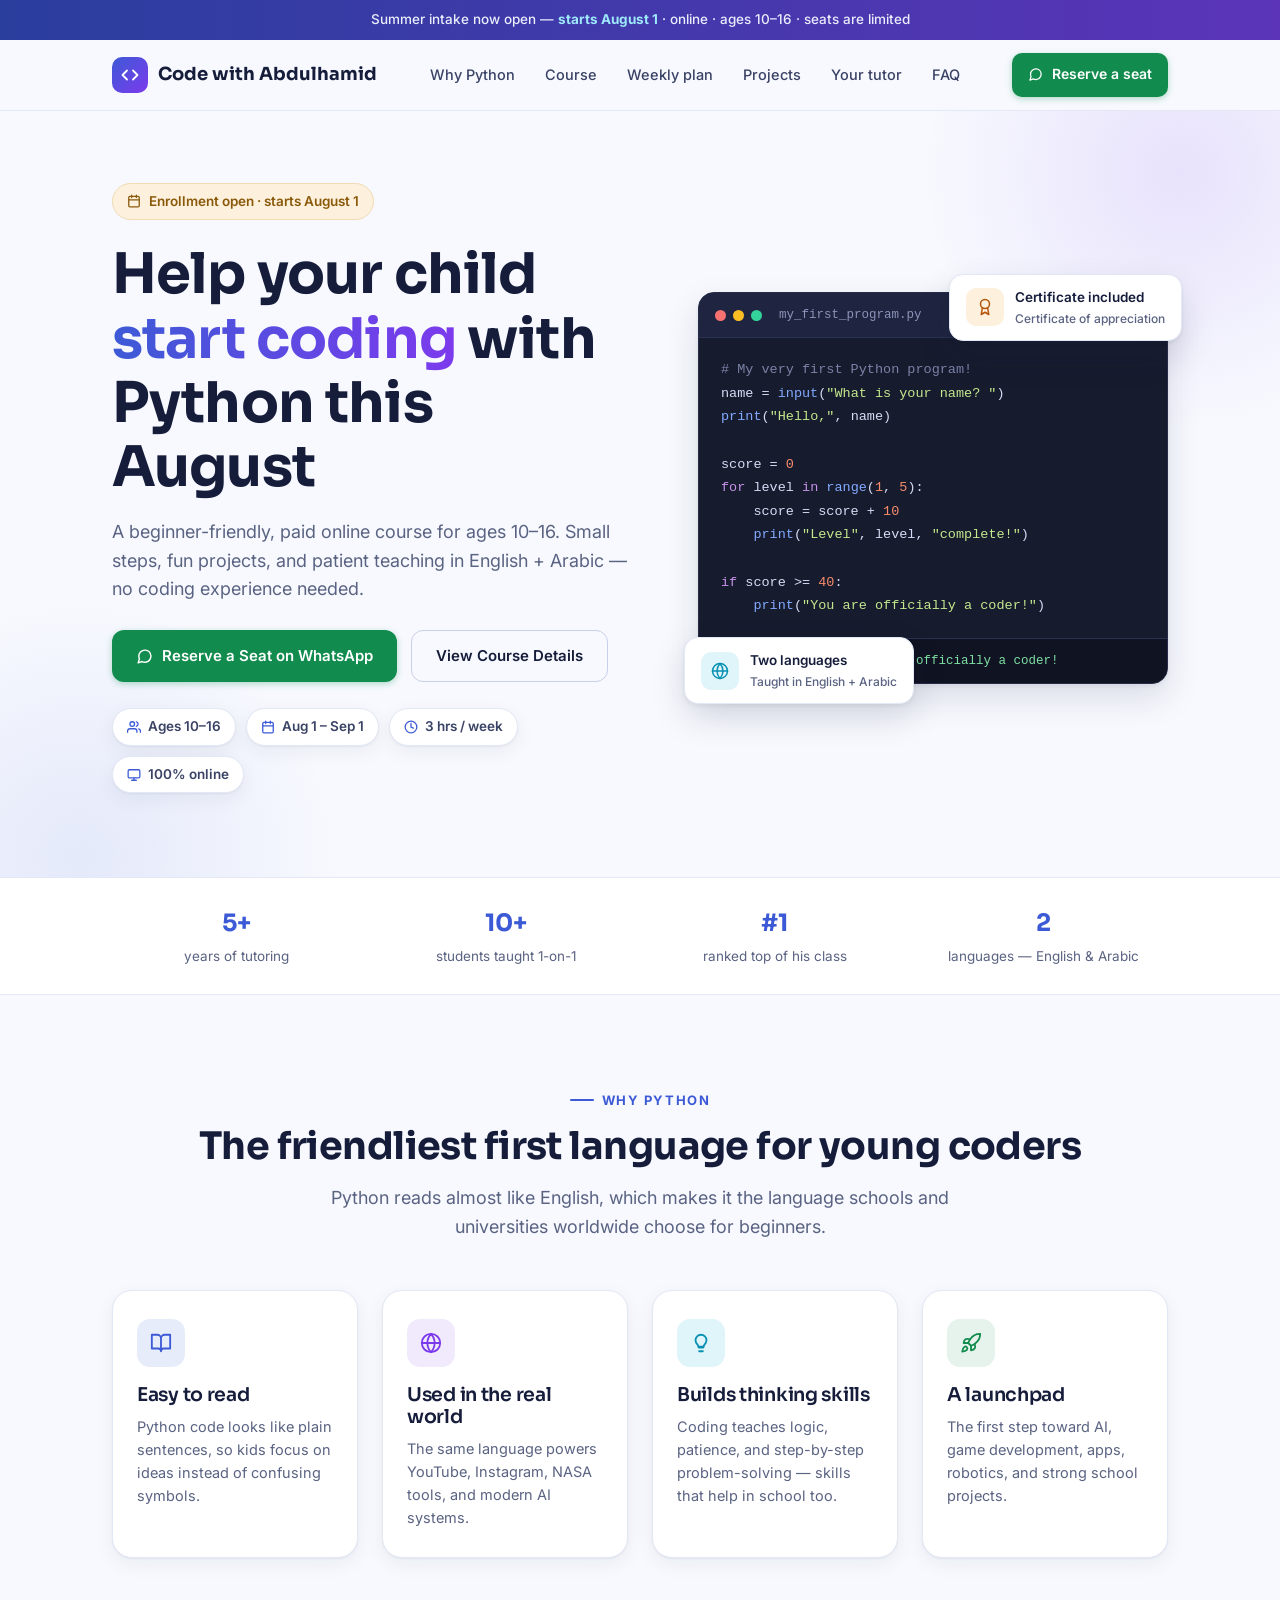
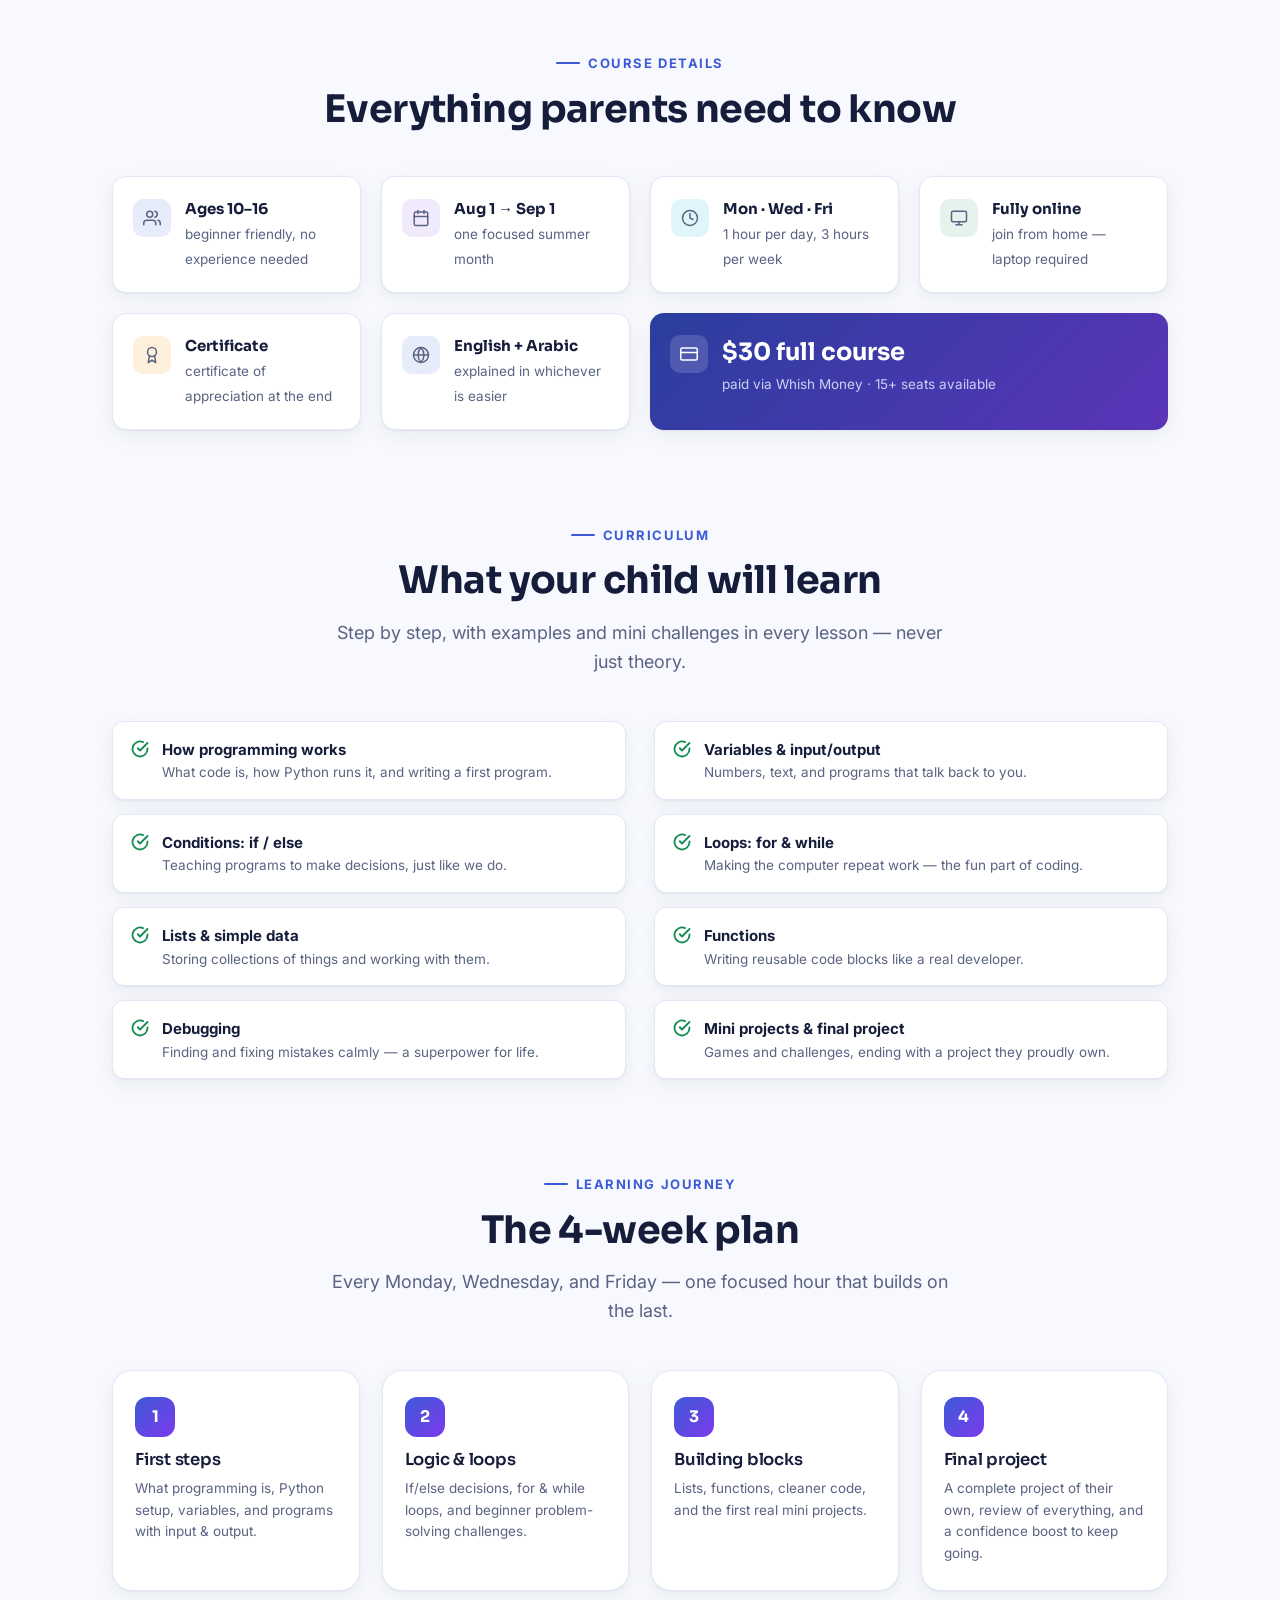
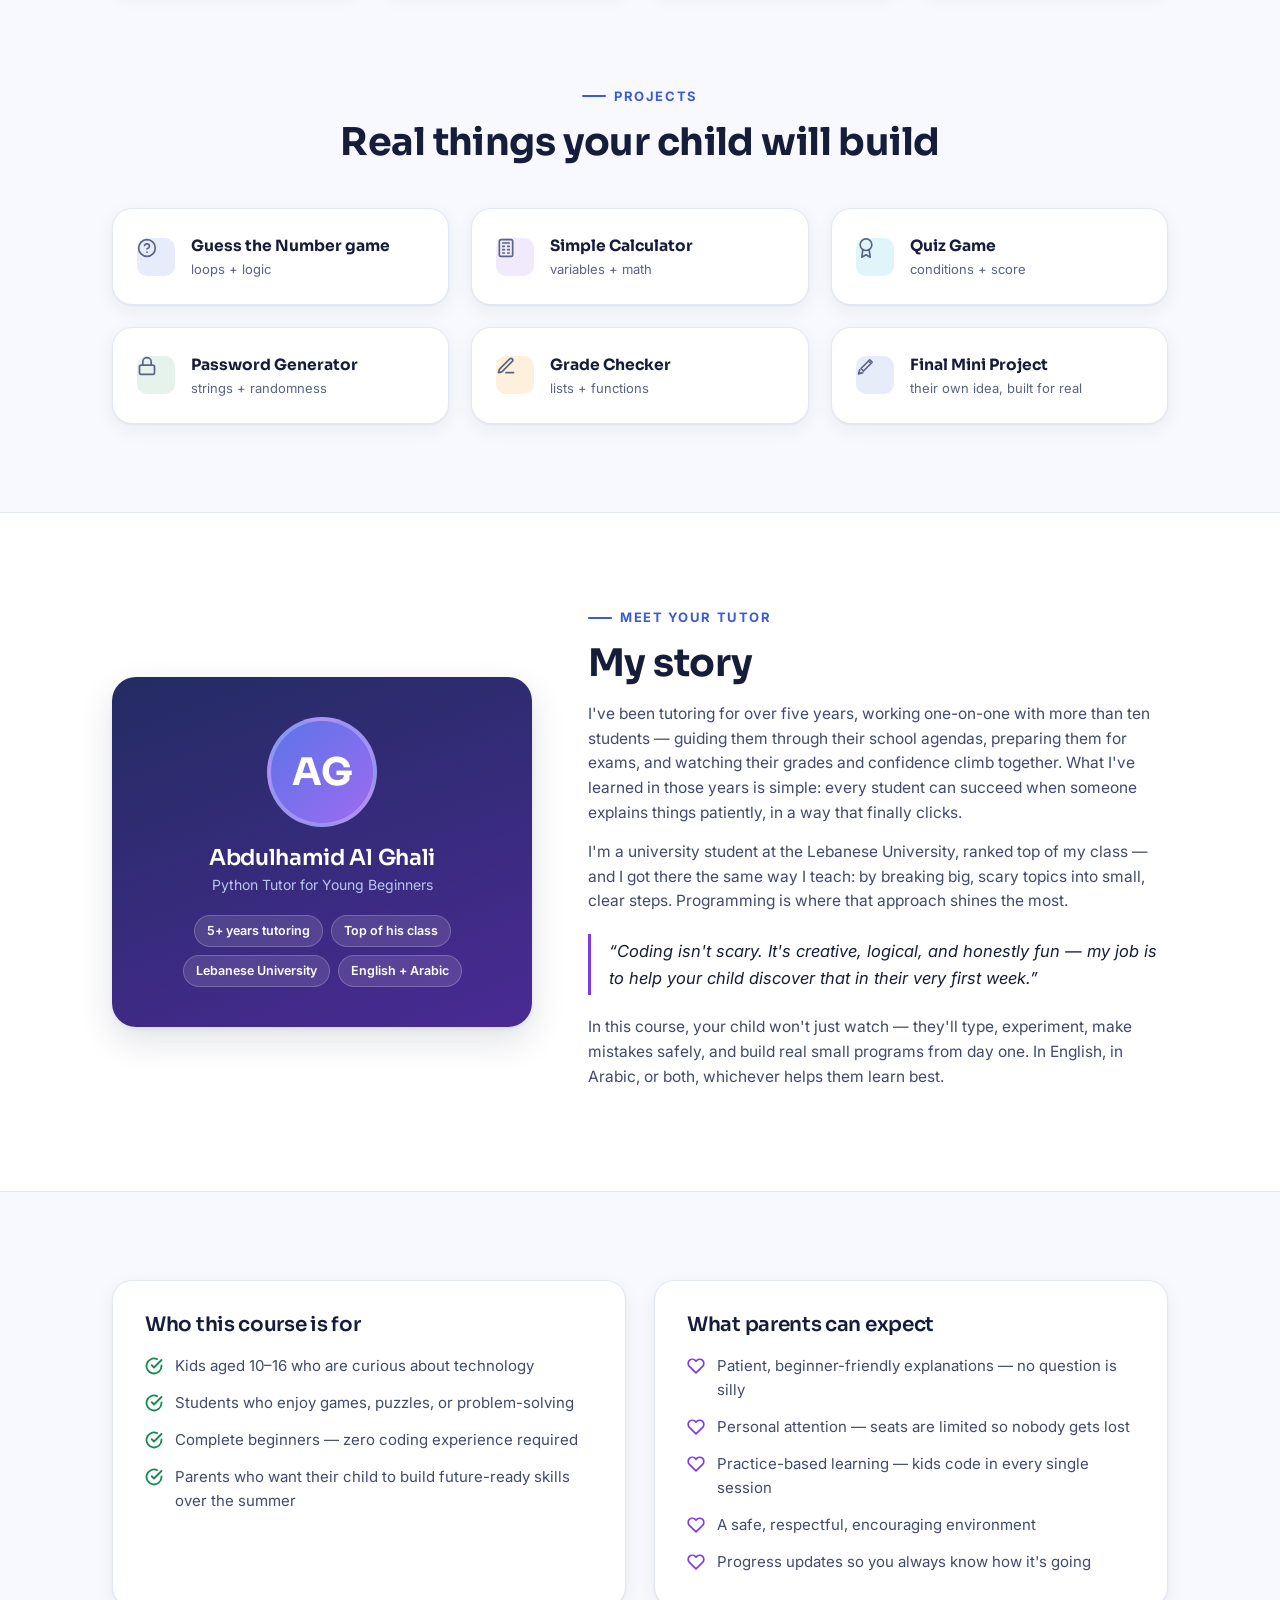
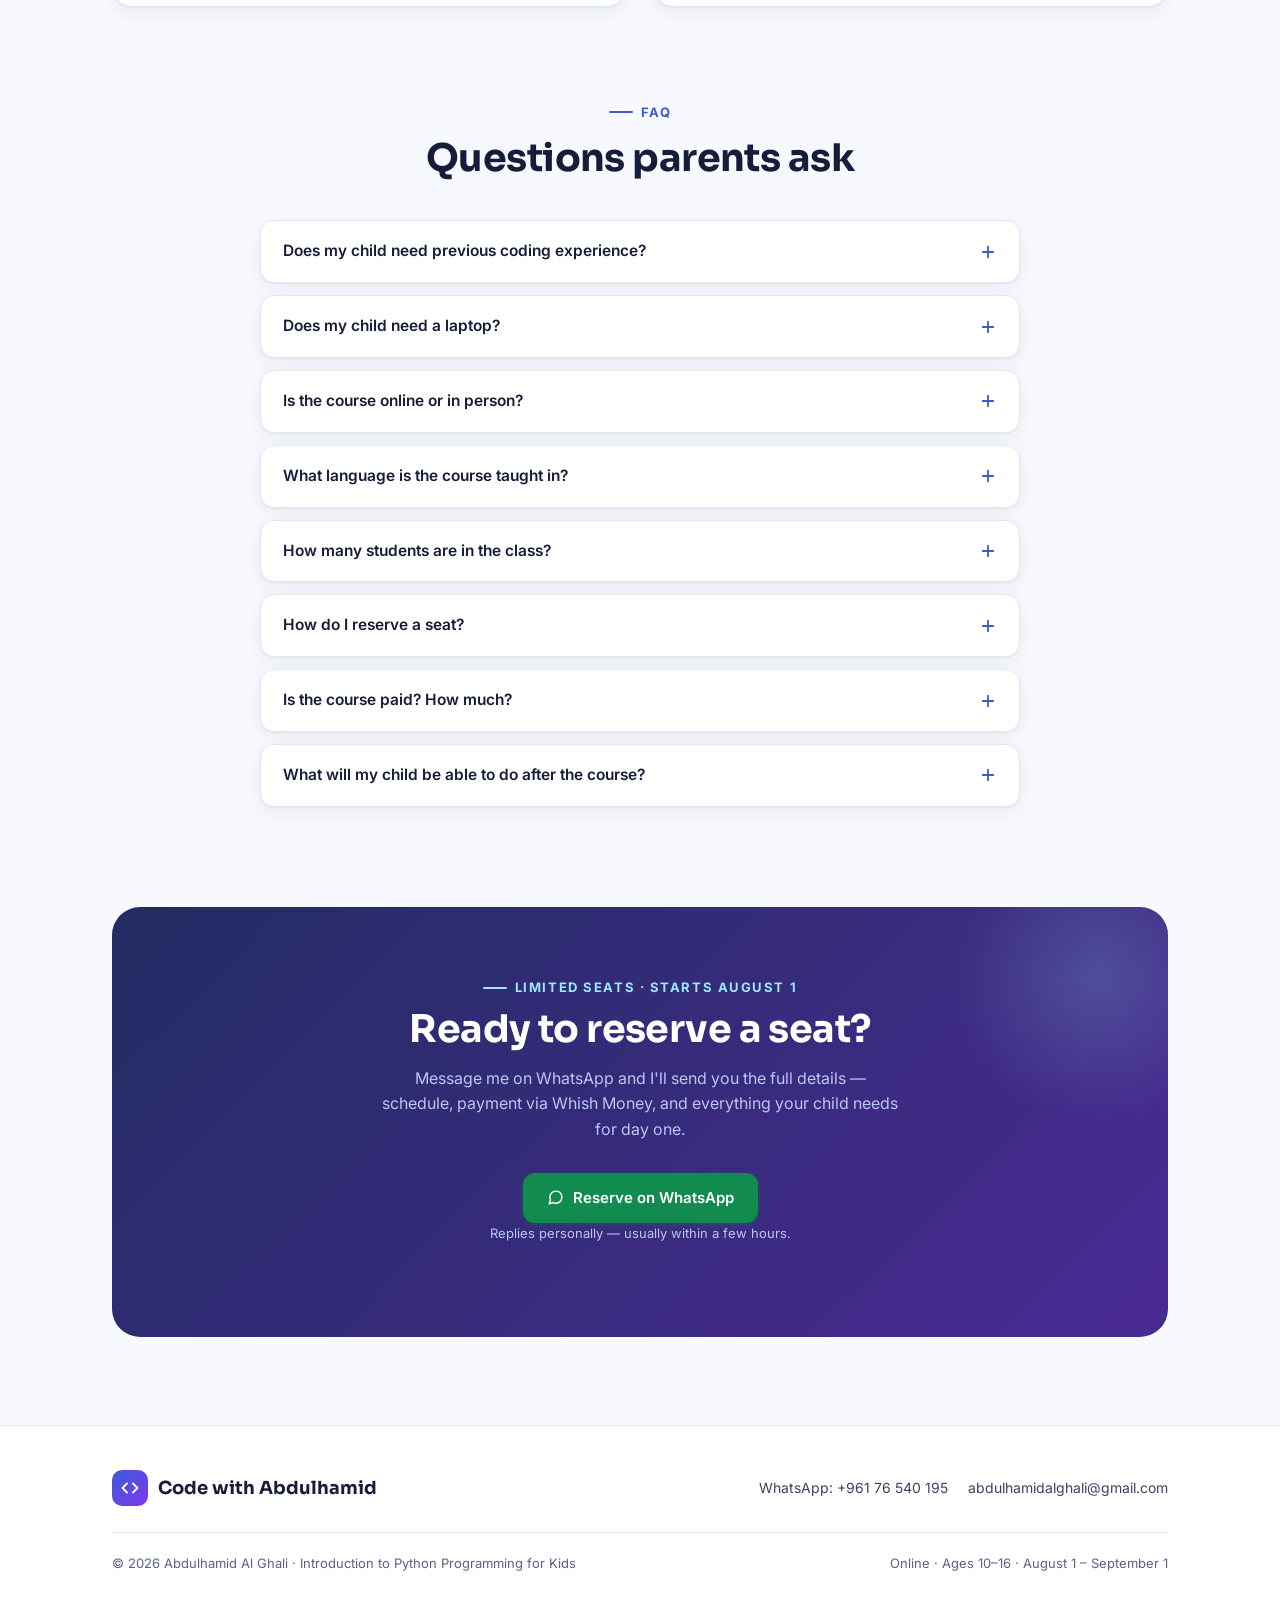
==== index.html @ 7c33f5a1 "Add files via upload" ====
<!DOCTYPE html>
<html lang="en">
<head>
<meta charset="UTF-8">
<meta name="viewport" content="width=device-width, initial-scale=1.0">
<title>Python for Kids — Online Summer Course | Abdulhamid Al Ghali</title>
<meta name="description" content="Beginner-friendly online Python programming course for kids aged 10–16. August 1 to September 1, 3 hours/week, taught in English + Arabic by Abdulhamid Al Ghali. Reserve a seat on WhatsApp.">
<link rel="preconnect" href="https://fonts.googleapis.com">
<link rel="preconnect" href="https://fonts.gstatic.com" crossorigin>
<link href="https://fonts.googleapis.com/css2?family=Sora:wght@600;700&family=Inter:wght@400;500;600;700&display=swap" rel="stylesheet">
<link rel="stylesheet" href="styles.css">
<link rel="icon" href="data:image/svg+xml,%3Csvg xmlns='http://www.w3.org/2000/svg' viewBox='0 0 100 100'%3E%3Crect width='100' height='100' rx='22' fill='%233D5AD6'/%3E%3Ctext x='50' y='68' font-size='52' text-anchor='middle' fill='white' font-family='monospace'%3E%26%23928;%3C/text%3E%3C/svg%3E">
</head>
<body>

<div class="announce">Summer intake now open — <b>starts August 1</b> · online · ages 10–16 · seats are limited</div>

<header class="nav">
  <div class="wrap nav-inner">
    <a class="logo" href="#top" aria-label="Code with Abdulhamid — home">
      <span class="logo-mark" aria-hidden="true"><svg width="18" height="18" viewBox="0 0 24 24" fill="none" stroke="currentColor" stroke-width="2.4" stroke-linecap="round" stroke-linejoin="round"><path d="m16 18 6-6-6-6M8 6l-6 6 6 6"/></svg></span>
      Code with Abdulhamid
    </a>
    <nav aria-label="Main navigation">
      <ul class="nav-links" id="navLinks">
        <li><a href="#why">Why Python</a></li>
        <li><a href="#course">Course</a></li>
        <li><a href="#plan">Weekly plan</a></li>
        <li><a href="#projects">Projects</a></li>
        <li><a href="#tutor">Your tutor</a></li>
        <li><a href="#faq">FAQ</a></li>
      </ul>
    </nav>
    <div style="display:flex;align-items:center;gap:8px">
      <a class="btn btn-wa btn-sm nav-cta-desktop wa-btn" href="https://wa.me/96176540195" target="_blank" rel="noopener">
        <svg width="15" height="15" viewBox="0 0 24 24" fill="none" stroke="currentColor" stroke-width="2" stroke-linecap="round" stroke-linejoin="round" aria-hidden="true"><path d="M21 11.5a8.38 8.38 0 0 1-.9 3.8 8.5 8.5 0 0 1-7.6 4.7 8.38 8.38 0 0 1-3.8-.9L3 21l1.9-5.7a8.38 8.38 0 0 1-.9-3.8 8.5 8.5 0 0 1 4.7-7.6 8.38 8.38 0 0 1 3.8-.9h.5a8.48 8.48 0 0 1 8 8v.5z"/></svg>
        Reserve a seat
      </a>
      <button class="hamburger" id="hamburger" aria-label="Open menu" aria-expanded="false" aria-controls="navLinks">
        <svg width="22" height="22" viewBox="0 0 24 24" fill="none" stroke="currentColor" stroke-width="2" stroke-linecap="round" aria-hidden="true"><path d="M3 6h18M3 12h18M3 18h18"/></svg>
      </button>
    </div>
  </div>
</header>

<main id="top">

<!-- HERO -->
<section class="hero" aria-label="Introduction">
  <div class="wrap hero-grid">
    <div>
      <span class="hero-badge">
        <svg width="14" height="14" viewBox="0 0 24 24" fill="none" stroke="currentColor" stroke-width="2.2" stroke-linecap="round" stroke-linejoin="round" aria-hidden="true"><rect x="3" y="4" width="18" height="18" rx="2"/><path d="M16 2v4M8 2v4M3 10h18"/></svg>
        Enrollment open · starts August 1
      </span>
      <h1>Help your child <span class="grad">start coding</span> with Python this August</h1>
      <p class="lead">A beginner-friendly, paid online course for ages 10–16. Small steps, fun projects, and patient teaching in English + Arabic — no coding experience needed.</p>
      <div class="hero-actions">
        <a class="btn btn-wa wa-btn" href="https://wa.me/96176540195" target="_blank" rel="noopener">
          <svg width="17" height="17" viewBox="0 0 24 24" fill="none" stroke="currentColor" stroke-width="2" stroke-linecap="round" stroke-linejoin="round" aria-hidden="true"><path d="M21 11.5a8.38 8.38 0 0 1-.9 3.8 8.5 8.5 0 0 1-7.6 4.7 8.38 8.38 0 0 1-3.8-.9L3 21l1.9-5.7a8.38 8.38 0 0 1-.9-3.8 8.5 8.5 0 0 1 4.7-7.6 8.38 8.38 0 0 1 3.8-.9h.5a8.48 8.48 0 0 1 8 8v.5z"/></svg>
          Reserve a Seat on WhatsApp
        </a>
        <a class="btn btn-ghost" href="#course">View Course Details</a>
      </div>
      <div class="meta-chips" role="list">
        <span class="chip" role="listitem"><svg width="14" height="14" viewBox="0 0 24 24" fill="none" stroke="currentColor" stroke-width="2.2" stroke-linecap="round" stroke-linejoin="round" aria-hidden="true"><path d="M17 21v-2a4 4 0 0 0-4-4H5a4 4 0 0 0-4 4v2"/><circle cx="9" cy="7" r="4"/><path d="M23 21v-2a4 4 0 0 0-3-3.87M16 3.13a4 4 0 0 1 0 7.75"/></svg>Ages 10–16</span>
        <span class="chip" role="listitem"><svg width="14" height="14" viewBox="0 0 24 24" fill="none" stroke="currentColor" stroke-width="2.2" stroke-linecap="round" stroke-linejoin="round" aria-hidden="true"><rect x="3" y="4" width="18" height="18" rx="2"/><path d="M16 2v4M8 2v4M3 10h18"/></svg>Aug 1 – Sep 1</span>
        <span class="chip" role="listitem"><svg width="14" height="14" viewBox="0 0 24 24" fill="none" stroke="currentColor" stroke-width="2.2" stroke-linecap="round" aria-hidden="true"><circle cx="12" cy="12" r="10"/><path d="M12 6v6l4 2"/></svg>3 hrs / week</span>
        <span class="chip" role="listitem"><svg width="14" height="14" viewBox="0 0 24 24" fill="none" stroke="currentColor" stroke-width="2.2" stroke-linecap="round" stroke-linejoin="round" aria-hidden="true"><rect x="2" y="3" width="20" height="14" rx="2"/><path d="M8 21h8M12 17v4"/></svg>100% online</span>
      </div>
    </div>
    <div class="hero-visual">
      <div class="editor" aria-label="Example of simple Python code students will write">
        <div class="editor-bar">
          <span class="dot dot-r"></span><span class="dot dot-y"></span><span class="dot dot-g"></span>
          <span class="editor-title">my_first_program.py</span>
        </div>
<pre class="editor-code"><code><span class="cm"># My very first Python program!</span>
name = <span class="fn">input</span>(<span class="st">"What is your name? "</span>)
<span class="fn">print</span>(<span class="st">"Hello,"</span>, name)

score = <span class="nm">0</span>
<span class="kw">for</span> level <span class="kw">in</span> <span class="fn">range</span>(<span class="nm">1</span>, <span class="nm">5</span>):
    score = score + <span class="nm">10</span>
    <span class="fn">print</span>(<span class="st">"Level"</span>, level, <span class="st">"complete!"</span>)

<span class="kw">if</span> score >= <span class="nm">40</span>:
    <span class="fn">print</span>(<span class="st">"You are officially a coder!"</span>)</code></pre>
        <div class="editor-out">&gt;&gt;&gt; Hello, Maya · You are officially a coder!</div>
      </div>
      <div class="float-card fc-1">
        <span class="fc-ico ico-gold"><svg width="18" height="18" viewBox="0 0 24 24" fill="none" stroke="currentColor" stroke-width="2" stroke-linecap="round" stroke-linejoin="round" aria-hidden="true"><circle cx="12" cy="8" r="6"/><path d="M15.5 13 17 22l-5-3-5 3 1.5-9"/></svg></span>
        <span>Certificate included<small>Certificate of appreciation</small></span>
      </div>
      <div class="float-card fc-2">
        <span class="fc-ico ico-cyan"><svg width="18" height="18" viewBox="0 0 24 24" fill="none" stroke="currentColor" stroke-width="2" stroke-linecap="round" stroke-linejoin="round" aria-hidden="true"><circle cx="12" cy="12" r="10"/><path d="M2 12h20M12 2a15.3 15.3 0 0 1 4 10 15.3 15.3 0 0 1-4 10 15.3 15.3 0 0 1-4-10 15.3 15.3 0 0 1 4-10z"/></svg></span>
        <span>Two languages<small>Taught in English + Arabic</small></span>
      </div>
    </div>
  </div>
</section>

<!-- TRUST STRIP -->
<div class="strip" aria-label="Tutor highlights">
  <div class="wrap strip-grid">
    <div><b>5+</b><span>years of tutoring</span></div>
    <div><b>10+</b><span>students taught 1-on-1</span></div>
    <div><b>#1</b><span>ranked top of his class</span></div>
    <div><b>2</b><span>languages — English &amp; Arabic</span></div>
  </div>
</div>

<!-- WHY PYTHON -->
<section id="why">
  <div class="wrap">
    <div class="center reveal">
      <span class="eyebrow">Why Python</span>
      <h2>The friendliest first language for young coders</h2>
      <p class="lead">Python reads almost like English, which makes it the language schools and universities worldwide choose for beginners.</p>
    </div>
    <div class="cards-4" style="margin-top:48px">
      <div class="card reveal">
        <span class="card-ico ico-blue"><svg width="22" height="22" viewBox="0 0 24 24" fill="none" stroke="currentColor" stroke-width="2" stroke-linecap="round" stroke-linejoin="round" aria-hidden="true"><path d="M2 3h6a4 4 0 0 1 4 4v14a3 3 0 0 0-3-3H2zM22 3h-6a4 4 0 0 0-4 4v14a3 3 0 0 1 3-3h7z"/></svg></span>
        <h3>Easy to read</h3>
        <p>Python code looks like plain sentences, so kids focus on ideas instead of confusing symbols.</p>
      </div>
      <div class="card reveal">
        <span class="card-ico ico-purple"><svg width="22" height="22" viewBox="0 0 24 24" fill="none" stroke="currentColor" stroke-width="2" stroke-linecap="round" stroke-linejoin="round" aria-hidden="true"><circle cx="12" cy="12" r="10"/><path d="M2 12h20M12 2a15.3 15.3 0 0 1 4 10 15.3 15.3 0 0 1-4 10 15.3 15.3 0 0 1-4-10 15.3 15.3 0 0 1 4-10z"/></svg></span>
        <h3>Used in the real world</h3>
        <p>The same language powers YouTube, Instagram, NASA tools, and modern AI systems.</p>
      </div>
      <div class="card reveal">
        <span class="card-ico ico-cyan"><svg width="22" height="22" viewBox="0 0 24 24" fill="none" stroke="currentColor" stroke-width="2" stroke-linecap="round" stroke-linejoin="round" aria-hidden="true"><path d="M9.663 17h4.673M12 3a6 6 0 0 1 6 6c0 2.22-1.21 3.72-2.4 5.06-.46.52-.6 1.02-.6 1.94h-6c0-.92-.14-1.42-.6-1.94C7.21 12.72 6 11.22 6 9a6 6 0 0 1 6-6zM10 21h4"/></svg></span>
        <h3>Builds thinking skills</h3>
        <p>Coding teaches logic, patience, and step-by-step problem-solving — skills that help in school too.</p>
      </div>
      <div class="card reveal">
        <span class="card-ico ico-green"><svg width="22" height="22" viewBox="0 0 24 24" fill="none" stroke="currentColor" stroke-width="2" stroke-linecap="round" stroke-linejoin="round" aria-hidden="true"><path d="M4.5 16.5c-1.5 1.26-2 5-2 5s3.74-.5 5-2c.71-.84.7-2.13-.09-2.91a2.18 2.18 0 0 0-2.91-.09zM12 15l-3-3a22 22 0 0 1 2-3.95A12.88 12.88 0 0 1 22 2c0 2.72-.78 7.5-6 11a22.35 22.35 0 0 1-4 2z"/><path d="M9 12H4s.55-3.03 2-4c1.62-1.08 5 0 5 0M12 15v5s3.03-.55 4-2c1.08-1.62 0-5 0-5"/></svg></span>
        <h3>A launchpad</h3>
        <p>The first step toward AI, game development, apps, robotics, and strong school projects.</p>
      </div>
    </div>
  </div>
</section>

<!-- COURSE DETAILS -->
<section id="course" style="padding-top:0">
  <div class="wrap">
    <div class="center reveal">
      <span class="eyebrow">Course details</span>
      <h2>Everything parents need to know</h2>
    </div>
    <div class="detail-grid" style="margin-top:44px">
      <div class="detail reveal">
        <span class="fc-ico ico-blue"><svg width="18" height="18" viewBox="0 0 24 24" fill="none" stroke="currentColor" stroke-width="2" stroke-linecap="round" stroke-linejoin="round" aria-hidden="true"><path d="M17 21v-2a4 4 0 0 0-4-4H5a4 4 0 0 0-4 4v2"/><circle cx="9" cy="7" r="4"/><path d="M23 21v-2a4 4 0 0 0-3-3.87M16 3.13a4 4 0 0 1 0 7.75"/></svg></span>
        <div><b>Ages 10–16</b><span>beginner friendly, no experience needed</span></div>
      </div>
      <div class="detail reveal">
        <span class="fc-ico ico-purple"><svg width="18" height="18" viewBox="0 0 24 24" fill="none" stroke="currentColor" stroke-width="2" stroke-linecap="round" stroke-linejoin="round" aria-hidden="true"><rect x="3" y="4" width="18" height="18" rx="2"/><path d="M16 2v4M8 2v4M3 10h18"/></svg></span>
        <div><b>Aug 1 → Sep 1</b><span>one focused summer month</span></div>
      </div>
      <div class="detail reveal">
        <span class="fc-ico ico-cyan"><svg width="18" height="18" viewBox="0 0 24 24" fill="none" stroke="currentColor" stroke-width="2" stroke-linecap="round" aria-hidden="true"><circle cx="12" cy="12" r="10"/><path d="M12 6v6l4 2"/></svg></span>
        <div><b>Mon · Wed · Fri</b><span>1 hour per day, 3 hours per week</span></div>
      </div>
      <div class="detail reveal">
        <span class="fc-ico ico-green"><svg width="18" height="18" viewBox="0 0 24 24" fill="none" stroke="currentColor" stroke-width="2" stroke-linecap="round" stroke-linejoin="round" aria-hidden="true"><rect x="2" y="3" width="20" height="14" rx="2"/><path d="M8 21h8M12 17v4"/></svg></span>
        <div><b>Fully online</b><span>join from home — laptop required</span></div>
      </div>
      <div class="detail reveal">
        <span class="fc-ico ico-gold"><svg width="18" height="18" viewBox="0 0 24 24" fill="none" stroke="currentColor" stroke-width="2" stroke-linecap="round" stroke-linejoin="round" aria-hidden="true"><circle cx="12" cy="8" r="6"/><path d="M15.5 13 17 22l-5-3-5 3 1.5-9"/></svg></span>
        <div><b>Certificate</b><span>certificate of appreciation at the end</span></div>
      </div>
      <div class="detail reveal">
        <span class="fc-ico ico-blue"><svg width="18" height="18" viewBox="0 0 24 24" fill="none" stroke="currentColor" stroke-width="2" stroke-linecap="round" stroke-linejoin="round" aria-hidden="true"><circle cx="12" cy="12" r="10"/><path d="M2 12h20M12 2a15.3 15.3 0 0 1 4 10 15.3 15.3 0 0 1-4 10 15.3 15.3 0 0 1-4-10 15.3 15.3 0 0 1 4-10z"/></svg></span>
        <div><b>English + Arabic</b><span>explained in whichever is easier</span></div>
      </div>
      <div class="detail detail-price reveal">
        <span class="fc-ico" style="background:rgba(255,255,255,.15);color:#fff"><svg width="18" height="18" viewBox="0 0 24 24" fill="none" stroke="currentColor" stroke-width="2" stroke-linecap="round" stroke-linejoin="round" aria-hidden="true"><rect x="1" y="4" width="22" height="16" rx="2"/><path d="M1 10h22"/></svg></span>
        <div><b>$30 full course</b><span>paid via Whish Money · 15+ seats available</span></div>
      </div>
    </div>
  </div>
</section>
<!-- WHAT STUDENTS LEARN -->
<section id="learn" style="padding-top:0">
  <div class="wrap">
    <div class="center reveal">
      <span class="eyebrow">Curriculum</span>
      <h2>What your child will learn</h2>
      <p class="lead">Step by step, with examples and mini challenges in every lesson — never just theory.</p>
    </div>
    <div class="learn-grid" style="margin-top:44px">
      <div class="learn-item reveal"><svg width="18" height="18" viewBox="0 0 24 24" fill="none" stroke="currentColor" stroke-width="2.4" stroke-linecap="round" stroke-linejoin="round" aria-hidden="true"><path d="M22 11.08V12a10 10 0 1 1-5.93-9.14"/><path d="m9 11 3 3L22 4"/></svg><div><b>How programming works</b><p>What code is, how Python runs it, and writing a first program.</p></div></div>
      <div class="learn-item reveal"><svg width="18" height="18" viewBox="0 0 24 24" fill="none" stroke="currentColor" stroke-width="2.4" stroke-linecap="round" stroke-linejoin="round" aria-hidden="true"><path d="M22 11.08V12a10 10 0 1 1-5.93-9.14"/><path d="m9 11 3 3L22 4"/></svg><div><b>Variables &amp; input/output</b><p>Numbers, text, and programs that talk back to you.</p></div></div>
      <div class="learn-item reveal"><svg width="18" height="18" viewBox="0 0 24 24" fill="none" stroke="currentColor" stroke-width="2.4" stroke-linecap="round" stroke-linejoin="round" aria-hidden="true"><path d="M22 11.08V12a10 10 0 1 1-5.93-9.14"/><path d="m9 11 3 3L22 4"/></svg><div><b>Conditions: if / else</b><p>Teaching programs to make decisions, just like we do.</p></div></div>
      <div class="learn-item reveal"><svg width="18" height="18" viewBox="0 0 24 24" fill="none" stroke="currentColor" stroke-width="2.4" stroke-linecap="round" stroke-linejoin="round" aria-hidden="true"><path d="M22 11.08V12a10 10 0 1 1-5.93-9.14"/><path d="m9 11 3 3L22 4"/></svg><div><b>Loops: for &amp; while</b><p>Making the computer repeat work — the fun part of coding.</p></div></div>
      <div class="learn-item reveal"><svg width="18" height="18" viewBox="0 0 24 24" fill="none" stroke="currentColor" stroke-width="2.4" stroke-linecap="round" stroke-linejoin="round" aria-hidden="true"><path d="M22 11.08V12a10 10 0 1 1-5.93-9.14"/><path d="m9 11 3 3L22 4"/></svg><div><b>Lists &amp; simple data</b><p>Storing collections of things and working with them.</p></div></div>
      <div class="learn-item reveal"><svg width="18" height="18" viewBox="0 0 24 24" fill="none" stroke="currentColor" stroke-width="2.4" stroke-linecap="round" stroke-linejoin="round" aria-hidden="true"><path d="M22 11.08V12a10 10 0 1 1-5.93-9.14"/><path d="m9 11 3 3L22 4"/></svg><div><b>Functions</b><p>Writing reusable code blocks like a real developer.</p></div></div>
      <div class="learn-item reveal"><svg width="18" height="18" viewBox="0 0 24 24" fill="none" stroke="currentColor" stroke-width="2.4" stroke-linecap="round" stroke-linejoin="round" aria-hidden="true"><path d="M22 11.08V12a10 10 0 1 1-5.93-9.14"/><path d="m9 11 3 3L22 4"/></svg><div><b>Debugging</b><p>Finding and fixing mistakes calmly — a superpower for life.</p></div></div>
      <div class="learn-item reveal"><svg width="18" height="18" viewBox="0 0 24 24" fill="none" stroke="currentColor" stroke-width="2.4" stroke-linecap="round" stroke-linejoin="round" aria-hidden="true"><path d="M22 11.08V12a10 10 0 1 1-5.93-9.14"/><path d="m9 11 3 3L22 4"/></svg><div><b>Mini projects &amp; final project</b><p>Games and challenges, ending with a project they proudly own.</p></div></div>
    </div>
  </div>
</section>

<!-- WEEKLY PLAN -->
<section id="plan" style="padding-top:0">
  <div class="wrap">
    <div class="center reveal">
      <span class="eyebrow">Learning journey</span>
      <h2>The 4-week plan</h2>
      <p class="lead">Every Monday, Wednesday, and Friday — one focused hour that builds on the last.</p>
    </div>
    <div class="timeline" style="margin-top:44px">
      <div class="week reveal"><span class="week-num">1</span><h3>First steps</h3><p>What programming is, Python setup, variables, and programs with input &amp; output.</p></div>
      <div class="week reveal"><span class="week-num">2</span><h3>Logic &amp; loops</h3><p>If/else decisions, for &amp; while loops, and beginner problem-solving challenges.</p></div>
      <div class="week reveal"><span class="week-num">3</span><h3>Building blocks</h3><p>Lists, functions, cleaner code, and the first real mini projects.</p></div>
      <div class="week reveal"><span class="week-num">4</span><h3>Final project</h3><p>A complete project of their own, review of everything, and a confidence boost to keep going.</p></div>
    </div>
  </div>
</section>

<!-- PROJECTS -->
<section id="projects" style="padding-top:0">
  <div class="wrap">
    <div class="center reveal">
      <span class="eyebrow">Projects</span>
      <h2>Real things your child will build</h2>
    </div>
    <div class="proj-grid" style="margin-top:44px">
      <div class="proj reveal"><span class="fc-ico ico-blue"><svg width="20" height="20" viewBox="0 0 24 24" fill="none" stroke="currentColor" stroke-width="2" stroke-linecap="round" stroke-linejoin="round" aria-hidden="true"><circle cx="12" cy="12" r="10"/><path d="M9.09 9a3 3 0 0 1 5.83 1c0 2-3 3-3 3M12 17h.01"/></svg></span><div><b>Guess the Number game</b><span>loops + logic</span></div></div>
      <div class="proj reveal"><span class="fc-ico ico-purple"><svg width="20" height="20" viewBox="0 0 24 24" fill="none" stroke="currentColor" stroke-width="2" stroke-linecap="round" stroke-linejoin="round" aria-hidden="true"><rect x="4" y="2" width="16" height="20" rx="2"/><path d="M8 6h8M8 10h2M14 10h2M8 14h2M14 14h2M8 18h2M14 18h2"/></svg></span><div><b>Simple Calculator</b><span>variables + math</span></div></div>
      <div class="proj reveal"><span class="fc-ico ico-cyan"><svg width="20" height="20" viewBox="0 0 24 24" fill="none" stroke="currentColor" stroke-width="2" stroke-linecap="round" stroke-linejoin="round" aria-hidden="true"><path d="M8.21 13.89 7 23l5-3 5 3-1.21-9.12"/><circle cx="12" cy="8" r="7"/></svg></span><div><b>Quiz Game</b><span>conditions + score</span></div></div>
      <div class="proj reveal"><span class="fc-ico ico-green"><svg width="20" height="20" viewBox="0 0 24 24" fill="none" stroke="currentColor" stroke-width="2" stroke-linecap="round" stroke-linejoin="round" aria-hidden="true"><rect x="3" y="11" width="18" height="11" rx="2"/><path d="M7 11V7a5 5 0 0 1 10 0v4"/></svg></span><div><b>Password Generator</b><span>strings + randomness</span></div></div>
      <div class="proj reveal"><span class="fc-ico ico-gold"><svg width="20" height="20" viewBox="0 0 24 24" fill="none" stroke="currentColor" stroke-width="2" stroke-linecap="round" stroke-linejoin="round" aria-hidden="true"><path d="M12 20h9M16.5 3.5a2.12 2.12 0 0 1 3 3L7 19l-4 1 1-4z"/></svg></span><div><b>Grade Checker</b><span>lists + functions</span></div></div>
      <div class="proj reveal"><span class="fc-ico ico-blue"><svg width="20" height="20" viewBox="0 0 24 24" fill="none" stroke="currentColor" stroke-width="2" stroke-linecap="round" stroke-linejoin="round" aria-hidden="true"><path d="m4.5 16.5-1.5 5 5-1.5M19.5 7.5l-3-3L6 15l3 3zM15 6l3 3"/></svg></span><div><b>Final Mini Project</b><span>their own idea, built for real</span></div></div>
    </div>
  </div>
</section>

<!-- TUTOR -->
<section id="tutor" class="tutor">
  <div class="wrap tutor-grid">
    <div class="tutor-card reveal">
      <div class="avatar-xl" aria-hidden="true">AG</div>
      <h3>Abdulhamid Al Ghali</h3>
      <p class="role">Python Tutor for Young Beginners</p>
      <div class="tutor-tags">
        <span>5+ years tutoring</span>
        <span>Top of his class</span>
        <span>Lebanese University</span>
        <span>English + Arabic</span>
      </div>
    </div>
    <div class="tutor-body">
      <span class="eyebrow">Meet your tutor</span>
      <h2>My story</h2>
      <p>I've been tutoring for over five years, working one-on-one with more than ten students — guiding them through their school agendas, preparing them for exams, and watching their grades and confidence climb together. What I've learned in those years is simple: every student can succeed when someone explains things patiently, in a way that finally clicks.</p>
      <p>I'm a university student at the Lebanese University, ranked top of my class — and I got there the same way I teach: by breaking big, scary topics into small, clear steps. Programming is where that approach shines the most.</p>
      <blockquote class="tutor-quote">“Coding isn't scary. It's creative, logical, and honestly fun — my job is to help your child discover that in their very first week.”</blockquote>
      <p>In this course, your child won't just watch — they'll type, experiment, make mistakes safely, and build real small programs from day one. In English, in Arabic, or both, whichever helps them learn best.</p>
    </div>
  </div>
</section>

<!-- WHO + TRUST -->
<section id="fit">
  <div class="wrap two-col">
    <div class="panel reveal">
      <h3>Who this course is for</h3>
      <ul class="check-list">
        <li><svg class="ok" width="18" height="18" viewBox="0 0 24 24" fill="none" stroke="currentColor" stroke-width="2.4" stroke-linecap="round" stroke-linejoin="round" aria-hidden="true"><path d="M22 11.08V12a10 10 0 1 1-5.93-9.14"/><path d="m9 11 3 3L22 4"/></svg>Kids aged 10–16 who are curious about technology</li>
        <li><svg class="ok" width="18" height="18" viewBox="0 0 24 24" fill="none" stroke="currentColor" stroke-width="2.4" stroke-linecap="round" stroke-linejoin="round" aria-hidden="true"><path d="M22 11.08V12a10 10 0 1 1-5.93-9.14"/><path d="m9 11 3 3L22 4"/></svg>Students who enjoy games, puzzles, or problem-solving</li>
        <li><svg class="ok" width="18" height="18" viewBox="0 0 24 24" fill="none" stroke="currentColor" stroke-width="2.4" stroke-linecap="round" stroke-linejoin="round" aria-hidden="true"><path d="M22 11.08V12a10 10 0 1 1-5.93-9.14"/><path d="m9 11 3 3L22 4"/></svg>Complete beginners — zero coding experience required</li>
        <li><svg class="ok" width="18" height="18" viewBox="0 0 24 24" fill="none" stroke="currentColor" stroke-width="2.4" stroke-linecap="round" stroke-linejoin="round" aria-hidden="true"><path d="M22 11.08V12a10 10 0 1 1-5.93-9.14"/><path d="m9 11 3 3L22 4"/></svg>Parents who want their child to build future-ready skills over the summer</li>
      </ul>
    </div>
    <div class="panel reveal">
      <h3>What parents can expect</h3>
      <ul class="check-list">
        <li><svg class="heart" width="18" height="18" viewBox="0 0 24 24" fill="none" stroke="currentColor" stroke-width="2.2" stroke-linecap="round" stroke-linejoin="round" aria-hidden="true"><path d="M20.84 4.61a5.5 5.5 0 0 0-7.78 0L12 5.67l-1.06-1.06a5.5 5.5 0 0 0-7.78 7.78l1.06 1.06L12 21.23l7.78-7.78 1.06-1.06a5.5 5.5 0 0 0 0-7.78z"/></svg>Patient, beginner-friendly explanations — no question is silly</li>
        <li><svg class="heart" width="18" height="18" viewBox="0 0 24 24" fill="none" stroke="currentColor" stroke-width="2.2" stroke-linecap="round" stroke-linejoin="round" aria-hidden="true"><path d="M20.84 4.61a5.5 5.5 0 0 0-7.78 0L12 5.67l-1.06-1.06a5.5 5.5 0 0 0-7.78 7.78l1.06 1.06L12 21.23l7.78-7.78 1.06-1.06a5.5 5.5 0 0 0 0-7.78z"/></svg>Personal attention — seats are limited so nobody gets lost</li>
        <li><svg class="heart" width="18" height="18" viewBox="0 0 24 24" fill="none" stroke="currentColor" stroke-width="2.2" stroke-linecap="round" stroke-linejoin="round" aria-hidden="true"><path d="M20.84 4.61a5.5 5.5 0 0 0-7.78 0L12 5.67l-1.06-1.06a5.5 5.5 0 0 0-7.78 7.78l1.06 1.06L12 21.23l7.78-7.78 1.06-1.06a5.5 5.5 0 0 0 0-7.78z"/></svg>Practice-based learning — kids code in every single session</li>
        <li><svg class="heart" width="18" height="18" viewBox="0 0 24 24" fill="none" stroke="currentColor" stroke-width="2.2" stroke-linecap="round" stroke-linejoin="round" aria-hidden="true"><path d="M20.84 4.61a5.5 5.5 0 0 0-7.78 0L12 5.67l-1.06-1.06a5.5 5.5 0 0 0-7.78 7.78l1.06 1.06L12 21.23l7.78-7.78 1.06-1.06a5.5 5.5 0 0 0 0-7.78z"/></svg>A safe, respectful, encouraging environment</li>
        <li><svg class="heart" width="18" height="18" viewBox="0 0 24 24" fill="none" stroke="currentColor" stroke-width="2.2" stroke-linecap="round" stroke-linejoin="round" aria-hidden="true"><path d="M20.84 4.61a5.5 5.5 0 0 0-7.78 0L12 5.67l-1.06-1.06a5.5 5.5 0 0 0-7.78 7.78l1.06 1.06L12 21.23l7.78-7.78 1.06-1.06a5.5 5.5 0 0 0 0-7.78z"/></svg>Progress updates so you always know how it's going</li>
      </ul>
    </div>
  </div>
</section>

<!-- FAQ -->
<section id="faq" style="padding-top:0">
  <div class="wrap">
    <div class="center reveal">
      <span class="eyebrow">FAQ</span>
      <h2>Questions parents ask</h2>
    </div>
    <div class="faq" style="margin-top:40px">
      <details class="reveal"><summary>Does my child need previous coding experience?<svg width="18" height="18" viewBox="0 0 24 24" fill="none" stroke="currentColor" stroke-width="2.4" stroke-linecap="round" aria-hidden="true"><path d="M12 5v14M5 12h14"/></svg></summary><p class="faq-a">Not at all. The course is designed for complete beginners — we start from “what is code?” and build up slowly.</p></details>
      <details class="reveal"><summary>Does my child need a laptop?<svg width="18" height="18" viewBox="0 0 24 24" fill="none" stroke="currentColor" stroke-width="2.4" stroke-linecap="round" aria-hidden="true"><path d="M12 5v14M5 12h14"/></svg></summary><p class="faq-a">Yes — a laptop is required, since students write and run real Python code in every session. Any regular laptop works; no special specs needed.</p></details>
      <details class="reveal"><summary>Is the course online or in person?<svg width="18" height="18" viewBox="0 0 24 24" fill="none" stroke="currentColor" stroke-width="2.4" stroke-linecap="round" aria-hidden="true"><path d="M12 5v14M5 12h14"/></svg></summary><p class="faq-a">Fully online — your child joins from home on Monday, Wednesday, and Friday, one hour per day.</p></details>
      <details class="reveal"><summary>What language is the course taught in?<svg width="18" height="18" viewBox="0 0 24 24" fill="none" stroke="currentColor" stroke-width="2.4" stroke-linecap="round" aria-hidden="true"><path d="M12 5v14M5 12h14"/></svg></summary><p class="faq-a">Both English and Arabic. Concepts are explained in whichever language helps your child understand fastest.</p></details>
      <details class="reveal"><summary>How many students are in the class?<svg width="18" height="18" viewBox="0 0 24 24" fill="none" stroke="currentColor" stroke-width="2.4" stroke-linecap="round" aria-hidden="true"><path d="M12 5v14M5 12h14"/></svg></summary><p class="faq-a">There are 15+ seats for this intake, and the group is kept small enough that every student gets personal attention.</p></details>
      <details class="reveal"><summary>How do I reserve a seat?<svg width="18" height="18" viewBox="0 0 24 24" fill="none" stroke="currentColor" stroke-width="2.4" stroke-linecap="round" aria-hidden="true"><path d="M12 5v14M5 12h14"/></svg></summary><p class="faq-a">Tap any “Reserve on WhatsApp” button on this page — it opens a chat with me directly, and I'll send you the full details and confirm your child's seat.</p></details>
      <details class="reveal"><summary>Is the course paid? How much?<svg width="18" height="18" viewBox="0 0 24 24" fill="none" stroke="currentColor" stroke-width="2.4" stroke-linecap="round" aria-hidden="true"><path d="M12 5v14M5 12h14"/></svg></summary><p class="faq-a">Yes — the full one-month course is $30, paid via Whish Money. That covers all 12+ live hours, materials, and the certificate.</p></details>
      <details class="reveal"><summary>What will my child be able to do after the course?<svg width="18" height="18" viewBox="0 0 24 24" fill="none" stroke="currentColor" stroke-width="2.4" stroke-linecap="round" aria-hidden="true"><path d="M12 5v14M5 12h14"/></svg></summary><p class="faq-a">Write real Python programs on their own — games, calculators, quizzes — understand core programming logic, and have a finished final project plus a certificate of appreciation.</p></details>
    </div>
  </div>
</section>

<!-- FINAL CTA -->
<section style="padding-top:0;padding-bottom:0">
  <div class="wrap">
    <div class="cta-band reveal">
      <span class="eyebrow">Limited seats · starts August 1</span>
      <h2>Ready to reserve a seat?</h2>
      <p>Message me on WhatsApp and I'll send you the full details — schedule, payment via Whish Money, and everything your child needs for day one.</p>
      <a class="btn btn-wa wa-btn" href="https://wa.me/96176540195" target="_blank" rel="noopener">
        <svg width="17" height="17" viewBox="0 0 24 24" fill="none" stroke="currentColor" stroke-width="2" stroke-linecap="round" stroke-linejoin="round" aria-hidden="true"><path d="M21 11.5a8.38 8.38 0 0 1-.9 3.8 8.5 8.5 0 0 1-7.6 4.7 8.38 8.38 0 0 1-3.8-.9L3 21l1.9-5.7a8.38 8.38 0 0 1-.9-3.8 8.5 8.5 0 0 1 4.7-7.6 8.38 8.38 0 0 1 3.8-.9h.5a8.48 8.48 0 0 1 8 8v.5z"/></svg>
        Reserve on WhatsApp
      </a>
      <p class="cta-note">Replies personally — usually within a few hours.</p>
    </div>
  </div>
</section>

</main>

<footer>
  <div class="wrap">
    <div class="foot-inner">
      <a class="logo" href="#top">
        <span class="logo-mark" aria-hidden="true"><svg width="18" height="18" viewBox="0 0 24 24" fill="none" stroke="currentColor" stroke-width="2.4" stroke-linecap="round" stroke-linejoin="round"><path d="m16 18 6-6-6-6M8 6l-6 6 6 6"/></svg></span>
        Code with Abdulhamid
      </a>
      <div class="foot-links">
        <a href="https://wa.me/96176540195" target="_blank" rel="noopener">WhatsApp: +961 76 540 195</a>
        <a href="mailto:abdulhamidalghali@gmail.com">abdulhamidalghali@gmail.com</a>
      </div>
    </div>
    <div class="foot-bottom">
      <span>© 2026 Abdulhamid Al Ghali · Introduction to Python Programming for Kids</span>
      <span>Online · Ages 10–16 · August 1 – September 1</span>
    </div>
  </div>
</footer>

<script src="script.js"></script>
</body>
</html>
---- styles.css ----
:root{
  --canvas:#F7F9FE; --surface:#FFFFFF; --soft:#EEF2FC; --border:#E2E8F5;
  --ink:#161D3B; --muted:#5A6382;
  --blue:#3D5AD6; --blue-dark:#2F49B8; --blue-soft:#E7ECFB;
  --purple:#7C3AED; --purple-soft:#F1EAFD;
  --cyan:#0891B2; --cyan-soft:#E0F5FA;
  --gold:#B45309; --gold-soft:#FDF0DC;
  --green:#128C4E; --green-dark:#0E7440;
  --radius:12px; --radius-lg:20px;
  --shadow:0 1px 2px rgba(22,29,59,.05),0 6px 20px rgba(22,29,59,.06);
  --shadow-lift:0 2px 4px rgba(22,29,59,.06),0 14px 34px rgba(22,29,59,.13);
  --font-display:"Sora","Segoe UI",-apple-system,sans-serif;
  --font-body:"Inter",-apple-system,BlinkMacSystemFont,"Segoe UI",Roboto,sans-serif;
}
*{margin:0;padding:0;box-sizing:border-box}
html{scroll-behavior:smooth}
body{font-family:var(--font-body);font-size:16px;line-height:1.6;color:var(--ink);background:var(--canvas)}
img{max-width:100%;height:auto;display:block}
a{color:inherit}
button{font:inherit;cursor:pointer;border:none;background:none}
:focus-visible{outline:3px solid var(--blue);outline-offset:2px;border-radius:6px}
.wrap{max-width:1120px;margin:0 auto;padding:0 32px}
section{padding:88px 0}
h1,h2,h3{font-family:var(--font-display);line-height:1.15;letter-spacing:-.015em}
h1{font-size:clamp(36px,4.8vw,56px);font-weight:700}
h2{font-size:clamp(28px,3.4vw,38px);font-weight:700;margin:14px 0 16px}
h3{font-size:19px;font-weight:600}
.lead{font-size:18px;color:var(--muted);max-width:58ch}
.eyebrow{display:inline-flex;align-items:center;gap:8px;font-size:13px;font-weight:700;letter-spacing:.12em;text-transform:uppercase;color:var(--blue)}
.eyebrow::before{content:"";width:24px;height:2px;background:var(--blue);border-radius:2px}
.center{text-align:center}
.center .lead{margin-left:auto;margin-right:auto}
/* Announcement */
.announce{background:linear-gradient(90deg,#2A3E9E,#5B34B8);color:#EAEDFB;text-align:center;font-size:13.5px;font-weight:500;padding:9px 16px}
.announce b{color:#9EE8FB}
/* Nav */
.nav{position:sticky;top:0;z-index:50;background:rgba(247,249,254,.92);backdrop-filter:blur(12px);border-bottom:1px solid var(--border)}
.nav-inner{display:flex;align-items:center;justify-content:space-between;height:70px;gap:12px}
.logo{display:flex;align-items:center;gap:10px;font-family:var(--font-display);font-size:18px;font-weight:700;text-decoration:none}
.logo-mark{width:36px;height:36px;border-radius:10px;background:linear-gradient(135deg,var(--blue),var(--purple));display:flex;align-items:center;justify-content:center;color:#fff;flex:none}
.nav-links{display:flex;align-items:center;gap:4px;list-style:none}
.nav-links a{display:inline-block;padding:9px 13px;border-radius:8px;font-size:14.5px;font-weight:500;text-decoration:none;color:#3A4265;transition:background .2s,color .2s}
.nav-links a:hover{background:var(--soft);color:var(--ink)}
.btn{display:inline-flex;align-items:center;justify-content:center;gap:9px;padding:13px 24px;border-radius:12px;font-size:15px;font-weight:600;text-decoration:none;transition:transform .2s,box-shadow .2s,background .2s;min-height:44px}
.btn:active{transform:scale(.97)}
.btn-wa{background:var(--green);color:#fff;box-shadow:0 2px 6px rgba(18,140,78,.3)}
.btn-wa:hover{background:var(--green-dark);transform:translateY(-2px);box-shadow:0 8px 20px rgba(18,140,78,.32)}
.btn-ghost{background:transparent;color:var(--ink);border:1.5px solid #C7D0E8}
.btn-ghost:hover{background:var(--soft);transform:translateY(-2px)}
.btn-sm{padding:10px 16px;font-size:14px;border-radius:10px}
.hamburger{display:none;width:44px;height:44px;border-radius:10px;align-items:center;justify-content:center}
/* Hero */
.hero{padding:72px 0 84px;overflow:hidden;position:relative}
.hero::before{content:"";position:absolute;top:-220px;right:-180px;width:560px;height:560px;border-radius:50%;background:radial-gradient(circle,rgba(124,58,237,.12),transparent 65%);pointer-events:none}
.hero::after{content:"";position:absolute;bottom:-260px;left:-200px;width:560px;height:560px;border-radius:50%;background:radial-gradient(circle,rgba(61,90,214,.10),transparent 65%);pointer-events:none}
.hero-grid{display:grid;grid-template-columns:1.06fr .94fr;gap:56px;align-items:center;position:relative;z-index:1}
.hero-badge{display:inline-flex;align-items:center;gap:8px;background:var(--gold-soft);border:1px solid #F0DBB4;color:#8A5A0B;font-size:13.5px;font-weight:600;padding:7px 14px;border-radius:999px;margin-bottom:22px}
.hero h1 .grad{background:linear-gradient(90deg,var(--blue),var(--purple));-webkit-background-clip:text;background-clip:text;color:transparent}
.hero .lead{margin:18px 0 26px}
.hero-actions{display:flex;gap:14px;flex-wrap:wrap;margin-bottom:26px}
.meta-chips{display:flex;flex-wrap:wrap;gap:10px}
.chip{display:inline-flex;align-items:center;gap:7px;background:var(--surface);border:1px solid var(--border);border-radius:999px;padding:7px 14px;font-size:13.5px;font-weight:600;color:#3A4265;box-shadow:var(--shadow)}
.chip svg{color:var(--blue);flex:none}
/* Editor mockup */
.hero-visual{position:relative}
.editor{background:#171B2E;border-radius:16px;box-shadow:var(--shadow-lift);overflow:hidden;border:1px solid #262C49}
.editor-bar{display:flex;align-items:center;gap:7px;padding:12px 16px;background:#1F2440;border-bottom:1px solid #2A3052}
.dot{width:11px;height:11px;border-radius:50%}
.dot-r{background:#F87171}.dot-y{background:#FBBF24}.dot-g{background:#34D399}
.editor-title{margin-left:10px;font-size:12.5px;color:#8B93B8;font-family:Menlo,Consolas,monospace}
.editor-code{padding:20px 22px;font-family:Menlo,Consolas,"Courier New",monospace;font-size:13.5px;line-height:1.75;color:#D6DCF5;overflow-x:auto}
.editor-code .cm{color:#7A82A6}
.editor-code .kw{color:#C792EA}
.editor-code .fn{color:#82AAFF}
.editor-code .st{color:#C3E88D}
.editor-code .nm{color:#F78C6C}
.editor-out{padding:12px 22px;background:#101322;border-top:1px solid #2A3052;font-family:Menlo,Consolas,monospace;font-size:12.5px;color:#7EE0A3}
.float-card{position:absolute;background:var(--surface);border:1px solid var(--border);border-radius:14px;box-shadow:var(--shadow-lift);padding:12px 16px;display:flex;align-items:center;gap:11px;font-size:13.5px;font-weight:600}
.float-card small{display:block;font-weight:500;color:var(--muted);font-size:12px}
.fc-ico{width:38px;height:38px;border-radius:10px;display:flex;align-items:center;justify-content:center;flex:none}
.fc-1{top:-18px;right:-14px}
.fc-2{bottom:-20px;left:-14px}
/* Trust strip */
.strip{background:var(--surface);border-top:1px solid var(--border);border-bottom:1px solid var(--border);padding:26px 0}
.strip-grid{display:grid;grid-template-columns:repeat(4,1fr);gap:20px;text-align:center}
.strip-grid b{display:block;font-family:var(--font-display);font-size:24px;color:var(--blue)}
.strip-grid span{font-size:13.5px;color:var(--muted)}
/* Cards */
.cards-3{display:grid;grid-template-columns:repeat(3,1fr);gap:24px}
.cards-4{display:grid;grid-template-columns:repeat(4,1fr);gap:24px}
.card{background:var(--surface);border:1px solid var(--border);border-radius:var(--radius-lg);padding:28px 24px;box-shadow:var(--shadow);transition:transform .25s,box-shadow .25s}
.card:hover{transform:translateY(-4px);box-shadow:var(--shadow-lift)}
.card h3{margin-bottom:8px}
.card p{font-size:14.5px;color:var(--muted)}
.card-ico{width:48px;height:48px;border-radius:13px;display:flex;align-items:center;justify-content:center;margin-bottom:18px}
.ico-blue{background:var(--blue-soft);color:var(--blue)}
.ico-purple{background:var(--purple-soft);color:var(--purple)}
.ico-cyan{background:var(--cyan-soft);color:var(--cyan)}
.ico-gold{background:var(--gold-soft);color:var(--gold)}
.ico-green{background:#E5F3EC;color:var(--green)}
/* Details grid */
.detail-grid{display:grid;grid-template-columns:repeat(4,1fr);gap:20px}
.detail{background:var(--surface);border:1px solid var(--border);border-radius:14px;padding:20px;display:flex;gap:14px;align-items:flex-start;box-shadow:var(--shadow)}
.detail .fc-ico{margin-top:2px}
.detail b{display:block;font-size:15px;font-family:var(--font-display)}
.detail span{font-size:13.5px;color:var(--muted)}
.detail-price{grid-column:span 2;background:linear-gradient(135deg,#2A3E9E,#5B34B8);border:none;color:#fff}
.detail-price b{color:#fff;font-size:24px}
.detail-price span{color:#C9D2F4}
/* Learn list */
.learn-grid{display:grid;grid-template-columns:1fr 1fr;gap:14px 28px}
.learn-item{display:flex;gap:13px;align-items:flex-start;background:var(--surface);border:1px solid var(--border);border-radius:12px;padding:15px 18px;box-shadow:var(--shadow)}
.learn-item svg{flex:none;color:var(--green);margin-top:3px}
.learn-item b{font-size:15px}
.learn-item p{font-size:13.5px;color:var(--muted)}
/* Timeline */
.timeline{display:grid;grid-template-columns:repeat(4,1fr);gap:22px;counter-reset:wk}
.week{background:var(--surface);border:1px solid var(--border);border-radius:var(--radius-lg);padding:26px 22px;box-shadow:var(--shadow);position:relative}
.week-num{display:inline-flex;align-items:center;justify-content:center;width:40px;height:40px;border-radius:12px;background:linear-gradient(135deg,var(--blue),var(--purple));color:#fff;font-family:var(--font-display);font-weight:700;font-size:16px;margin-bottom:14px}
.week h3{font-size:16.5px;margin-bottom:8px}
.week p{font-size:13.5px;color:var(--muted)}
/* Projects */
.proj-grid{display:grid;grid-template-columns:repeat(3,1fr);gap:22px}
.proj{background:var(--surface);border:1px solid var(--border);border-radius:var(--radius-lg);padding:24px;box-shadow:var(--shadow);display:flex;gap:16px;align-items:center;transition:transform .25s,box-shadow .25s}
.proj:hover{transform:translateY(-4px);box-shadow:var(--shadow-lift)}
.proj b{font-size:15.5px;font-family:var(--font-display)}
.proj span{display:block;font-size:13px;color:var(--muted)}
/* Tutor */
.tutor{background:var(--surface);border-top:1px solid var(--border);border-bottom:1px solid var(--border)}
.tutor-grid{display:grid;grid-template-columns:.42fr .58fr;gap:56px;align-items:center}
.tutor-card{background:linear-gradient(160deg,#232C63,#4A2A94);border-radius:24px;padding:40px 32px;text-align:center;color:#fff;box-shadow:var(--shadow-lift)}
.avatar-xl{width:110px;height:110px;border-radius:50%;background:linear-gradient(135deg,#5B74E8,#9D6BF0);display:flex;align-items:center;justify-content:center;font-family:var(--font-display);font-size:38px;font-weight:700;margin:0 auto 18px;border:4px solid rgba(255,255,255,.25)}
.tutor-card h3{font-size:22px;color:#fff}
.tutor-card .role{color:#BBC6F2;font-size:14px;margin:4px 0 18px}
.tutor-tags{display:flex;flex-wrap:wrap;gap:8px;justify-content:center}
.tutor-tags span{background:rgba(255,255,255,.12);border:1px solid rgba(255,255,255,.2);border-radius:999px;padding:5px 12px;font-size:12.5px;font-weight:600}
.tutor-body p{color:#414A6E;font-size:15.5px;margin-bottom:14px}
.tutor-quote{border-left:3px solid var(--purple);padding:4px 0 4px 18px;font-style:italic;color:var(--ink);font-size:16.5px;margin:20px 0}
/* Audience + trust */
.two-col{display:grid;grid-template-columns:1fr 1fr;gap:28px}
.panel{background:var(--surface);border:1px solid var(--border);border-radius:var(--radius-lg);padding:32px;box-shadow:var(--shadow)}
.panel h3{font-size:20px;margin-bottom:18px}
.check-list{list-style:none;display:flex;flex-direction:column;gap:13px}
.check-list li{display:flex;gap:12px;align-items:flex-start;font-size:15px;color:#414A6E}
.check-list svg{flex:none;margin-top:3px}
.check-list .ok{color:var(--green)}
.check-list .heart{color:var(--purple)}
/* FAQ */
.faq{max-width:760px;margin:0 auto}
.faq details{background:var(--surface);border:1px solid var(--border);border-radius:14px;box-shadow:var(--shadow);margin-bottom:12px;overflow:hidden}
.faq summary{list-style:none;cursor:pointer;display:flex;align-items:center;justify-content:space-between;gap:16px;padding:18px 22px;font-weight:600;font-size:15.5px;min-height:44px}
.faq summary::-webkit-details-marker{display:none}
.faq summary svg{flex:none;color:var(--blue);transition:transform .25s}
.faq details[open] summary svg{transform:rotate(45deg)}
.faq .faq-a{padding:0 22px 18px;color:var(--muted);font-size:14.5px}
/* CTA band */
.cta-band{background:linear-gradient(135deg,#232C63,#4A2A94);border-radius:28px;padding:64px 56px;text-align:center;color:#fff;position:relative;overflow:hidden}
.cta-band::after{content:"";position:absolute;right:-90px;top:-90px;width:320px;height:320px;border-radius:50%;background:radial-gradient(circle,rgba(158,232,251,.18),transparent 65%)}
.cta-band h2{color:#fff;max-width:20ch;margin:10px auto 14px}
.cta-band p{color:#BBC6F2;max-width:52ch;margin:0 auto 30px}
.cta-band .eyebrow{color:#9EE8FB}.cta-band .eyebrow::before{background:#9EE8FB}
.cta-band .btn-wa{position:relative;z-index:1}
.cta-note{margin-top:16px;font-size:13px;color:#9AA5D8}
/* Footer */
footer{background:var(--surface);border-top:1px solid var(--border);padding:44px 0 30px;margin-top:88px}
.foot-inner{display:flex;justify-content:space-between;gap:24px;flex-wrap:wrap;align-items:center}
.foot-links{display:flex;gap:20px;flex-wrap:wrap;font-size:14px}
.foot-links a{color:#3A4265;text-decoration:none}
.foot-links a:hover{color:var(--blue)}
.foot-bottom{border-top:1px solid var(--border);margin-top:26px;padding-top:20px;font-size:13px;color:var(--muted);display:flex;justify-content:space-between;gap:12px;flex-wrap:wrap}
/* Reveal */
.reveal{opacity:0;transform:translateY(26px);transition:opacity .6s ease,transform .6s ease}
.reveal.in{opacity:1;transform:none}
@media (prefers-reduced-motion:reduce){
  html{scroll-behavior:auto}
  .reveal{opacity:1;transform:none;transition:none}
  .card,.proj,.btn,.faq summary svg{transition:none}
}
/* Responsive */
@media (max-width:960px){
  .hero-grid,.tutor-grid,.two-col{grid-template-columns:1fr}
  .cards-3,.proj-grid{grid-template-columns:1fr 1fr}
  .cards-4,.detail-grid,.timeline{grid-template-columns:1fr 1fr}
  .strip-grid{grid-template-columns:1fr 1fr;gap:24px}
  .hero-visual{max-width:560px;margin:0 auto}
  .fc-1{right:-6px}.fc-2{left:-6px}
}
@media (max-width:640px){
  .wrap{padding:0 20px}
  section{padding:64px 0}
  .cards-3,.cards-4,.proj-grid,.learn-grid,.detail-grid,.timeline{grid-template-columns:1fr}
  .detail-price{grid-column:span 1}
  .nav-links{display:none;position:absolute;top:70px;left:0;right:0;background:var(--canvas);border-bottom:1px solid var(--border);flex-direction:column;align-items:stretch;padding:12px 20px 18px;gap:4px;box-shadow:var(--shadow-lift)}
  .nav-links.open{display:flex}
  .nav-links a{padding:13px 14px;font-size:16px}
  .hamburger{display:flex}
  .nav-cta-desktop{display:none}
  .cta-band{padding:44px 24px}
  .hero{padding:48px 0 64px}
  .fc-1{top:-14px}.fc-2{bottom:-14px}
  .editor-code{font-size:12px}
}
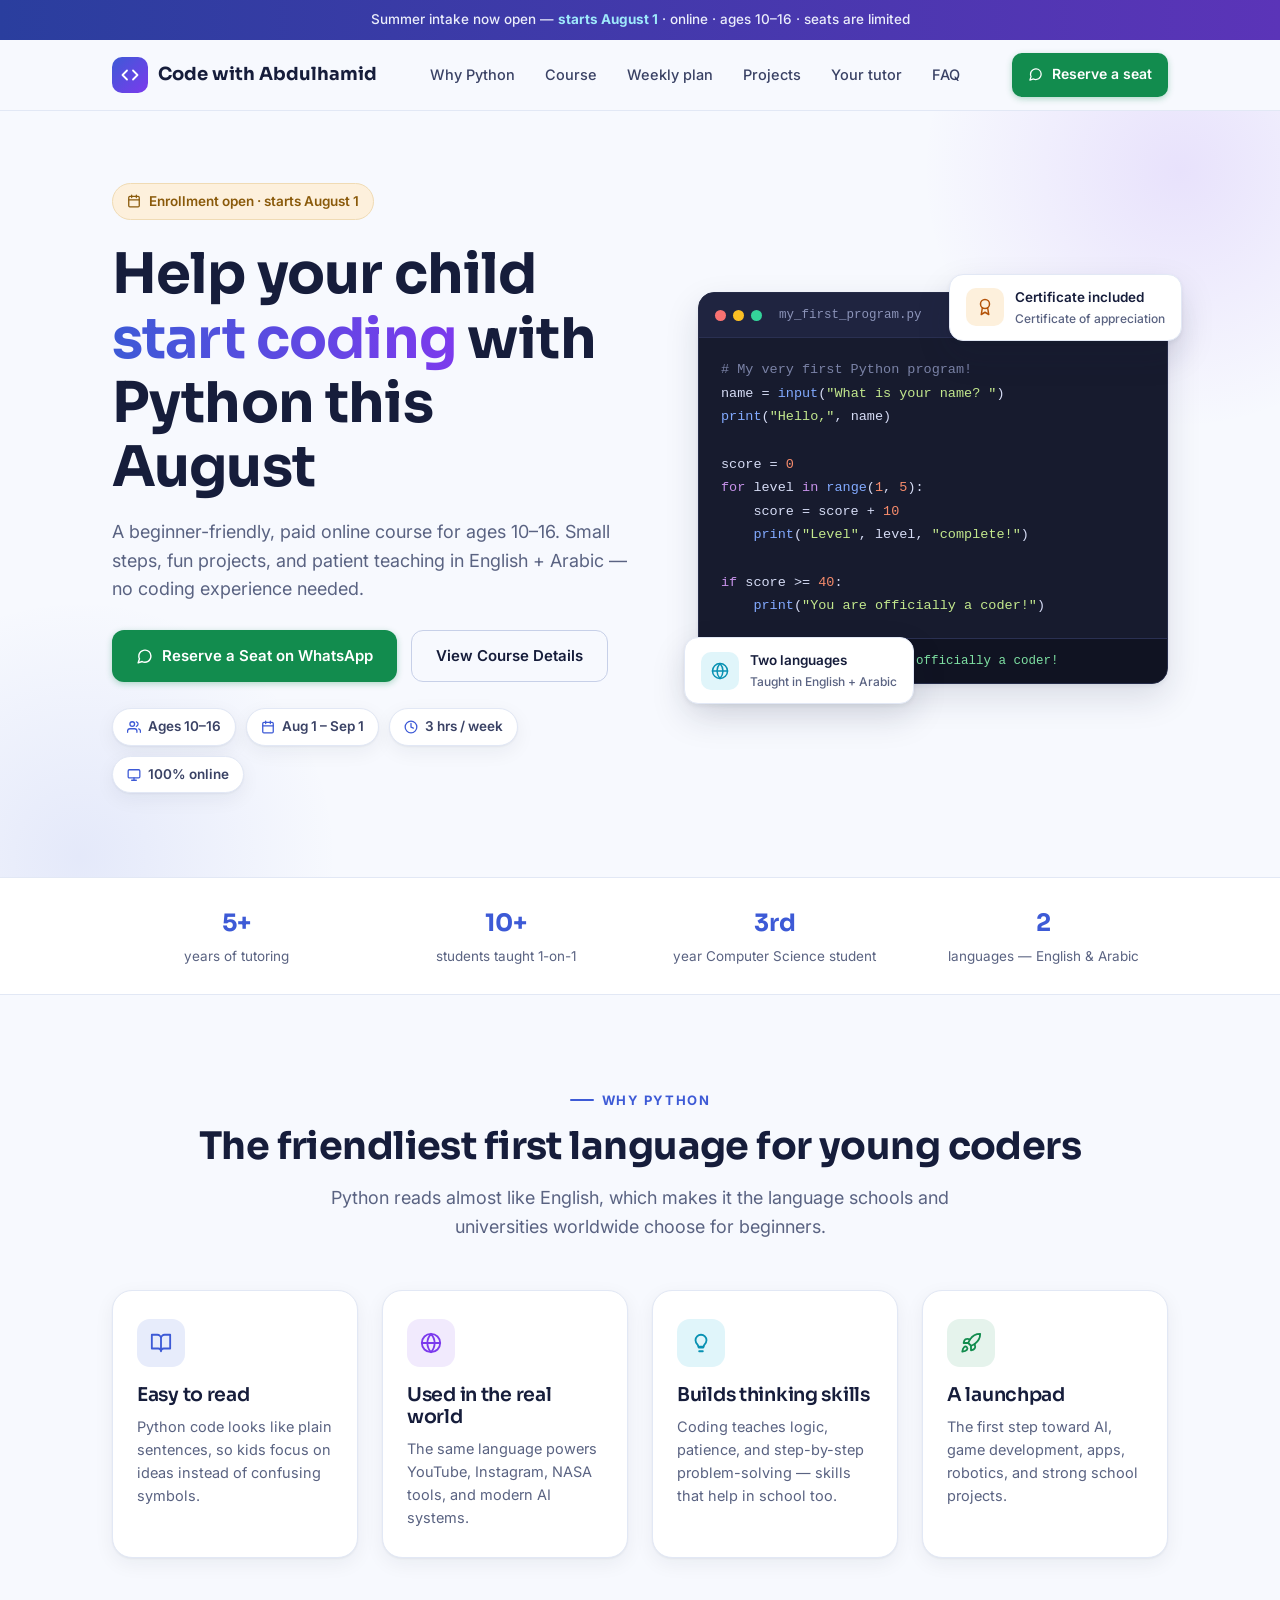
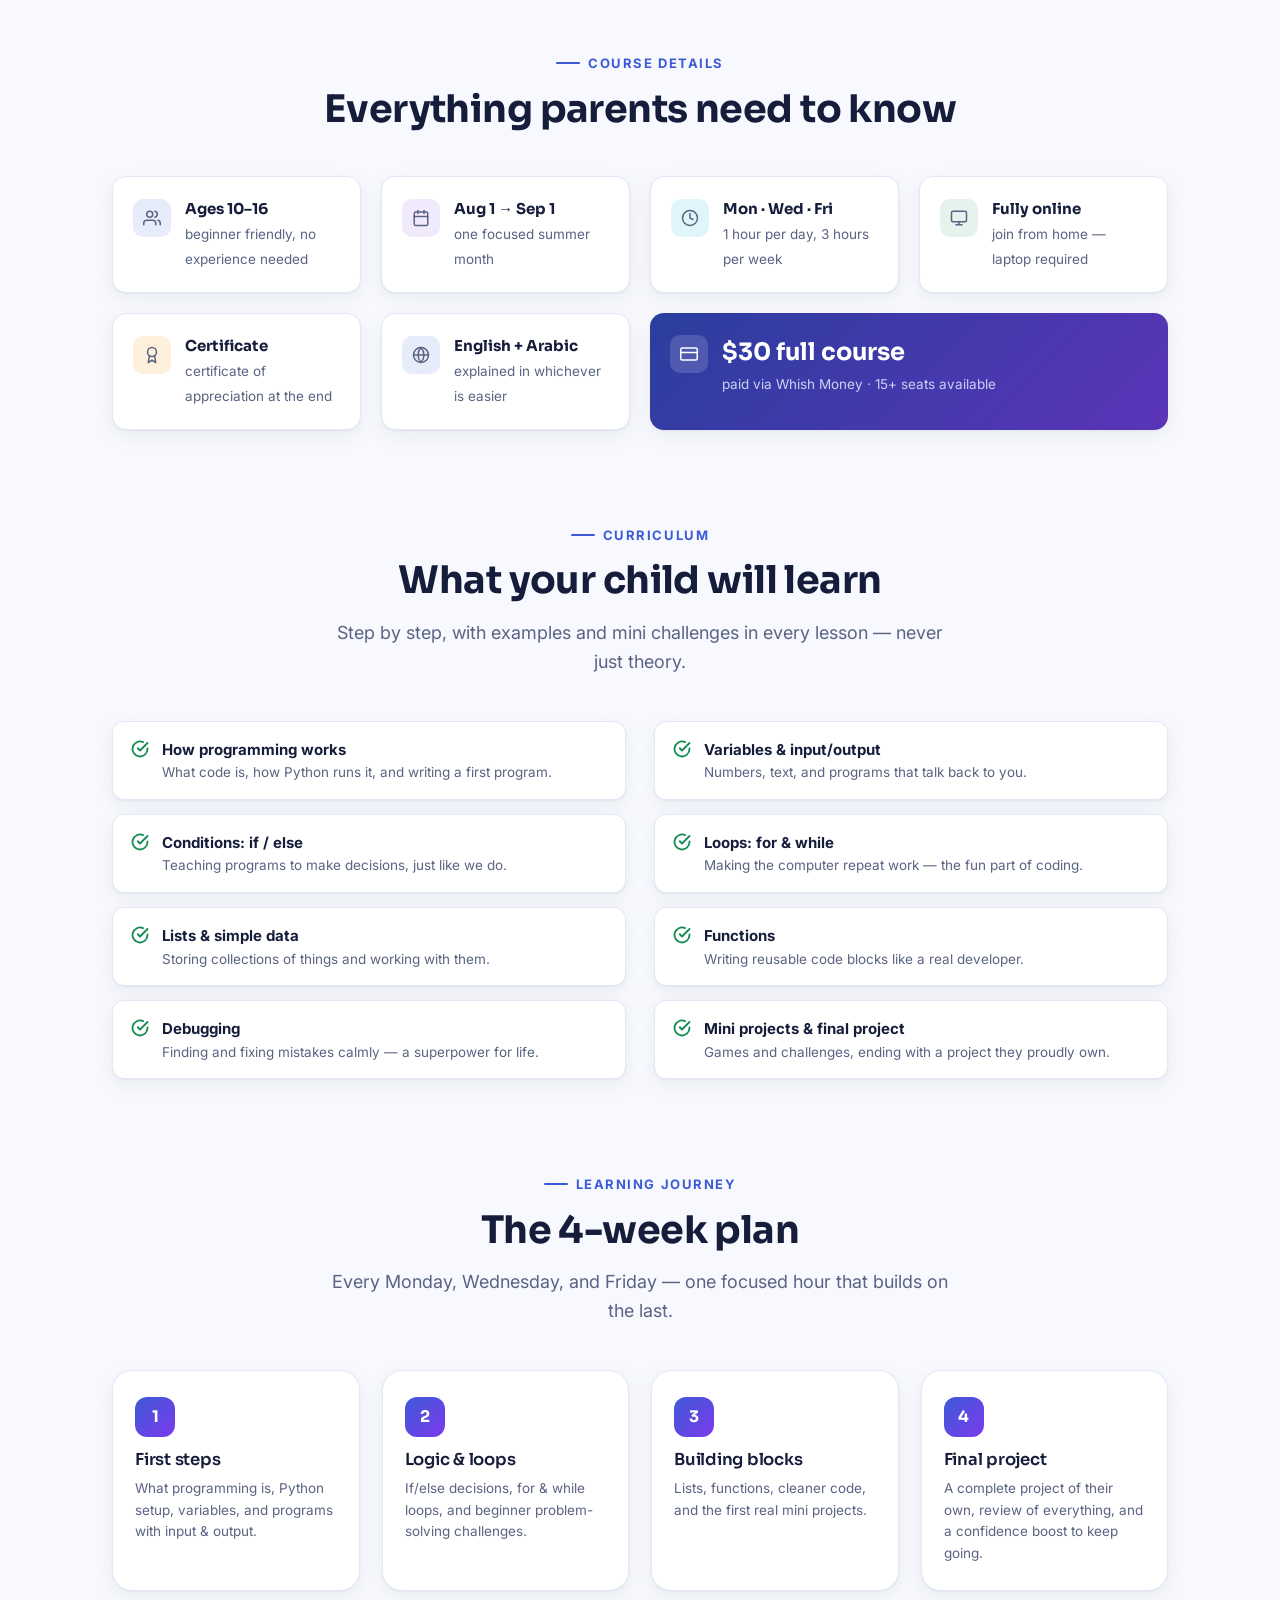
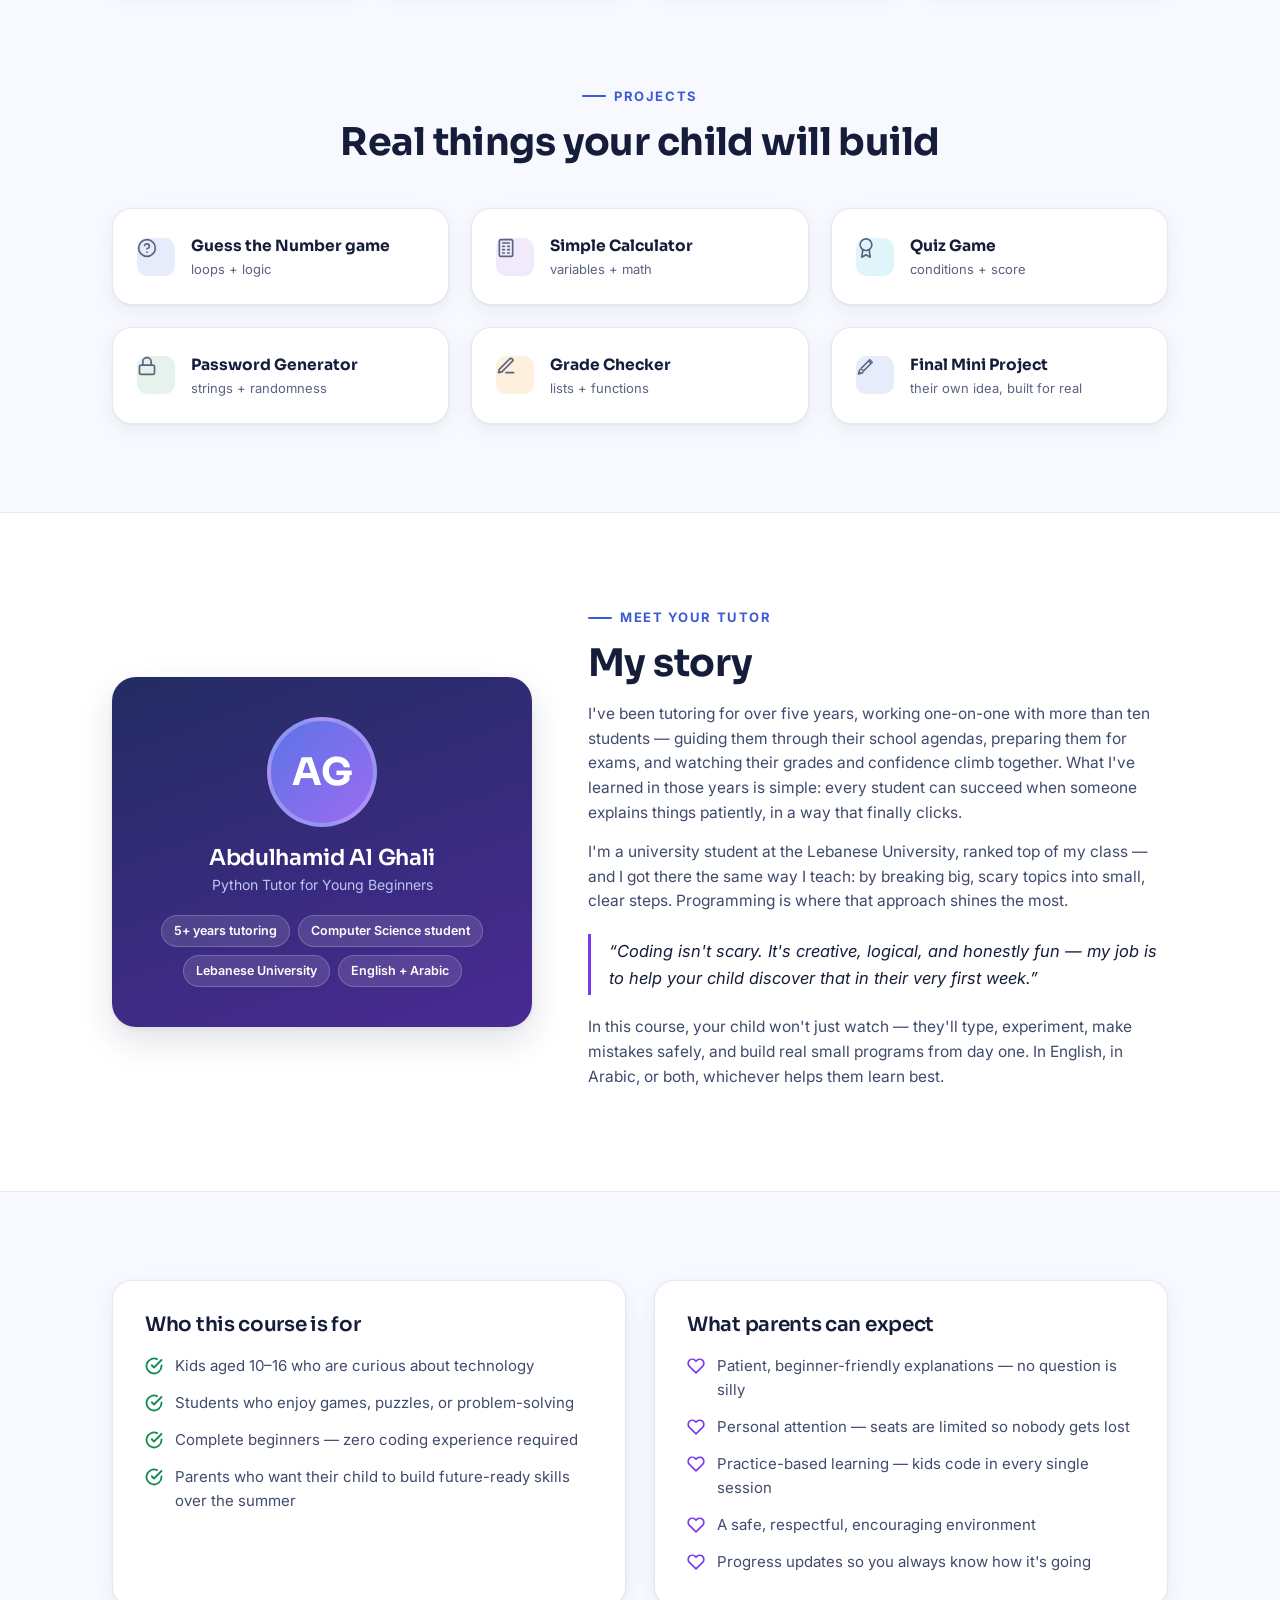
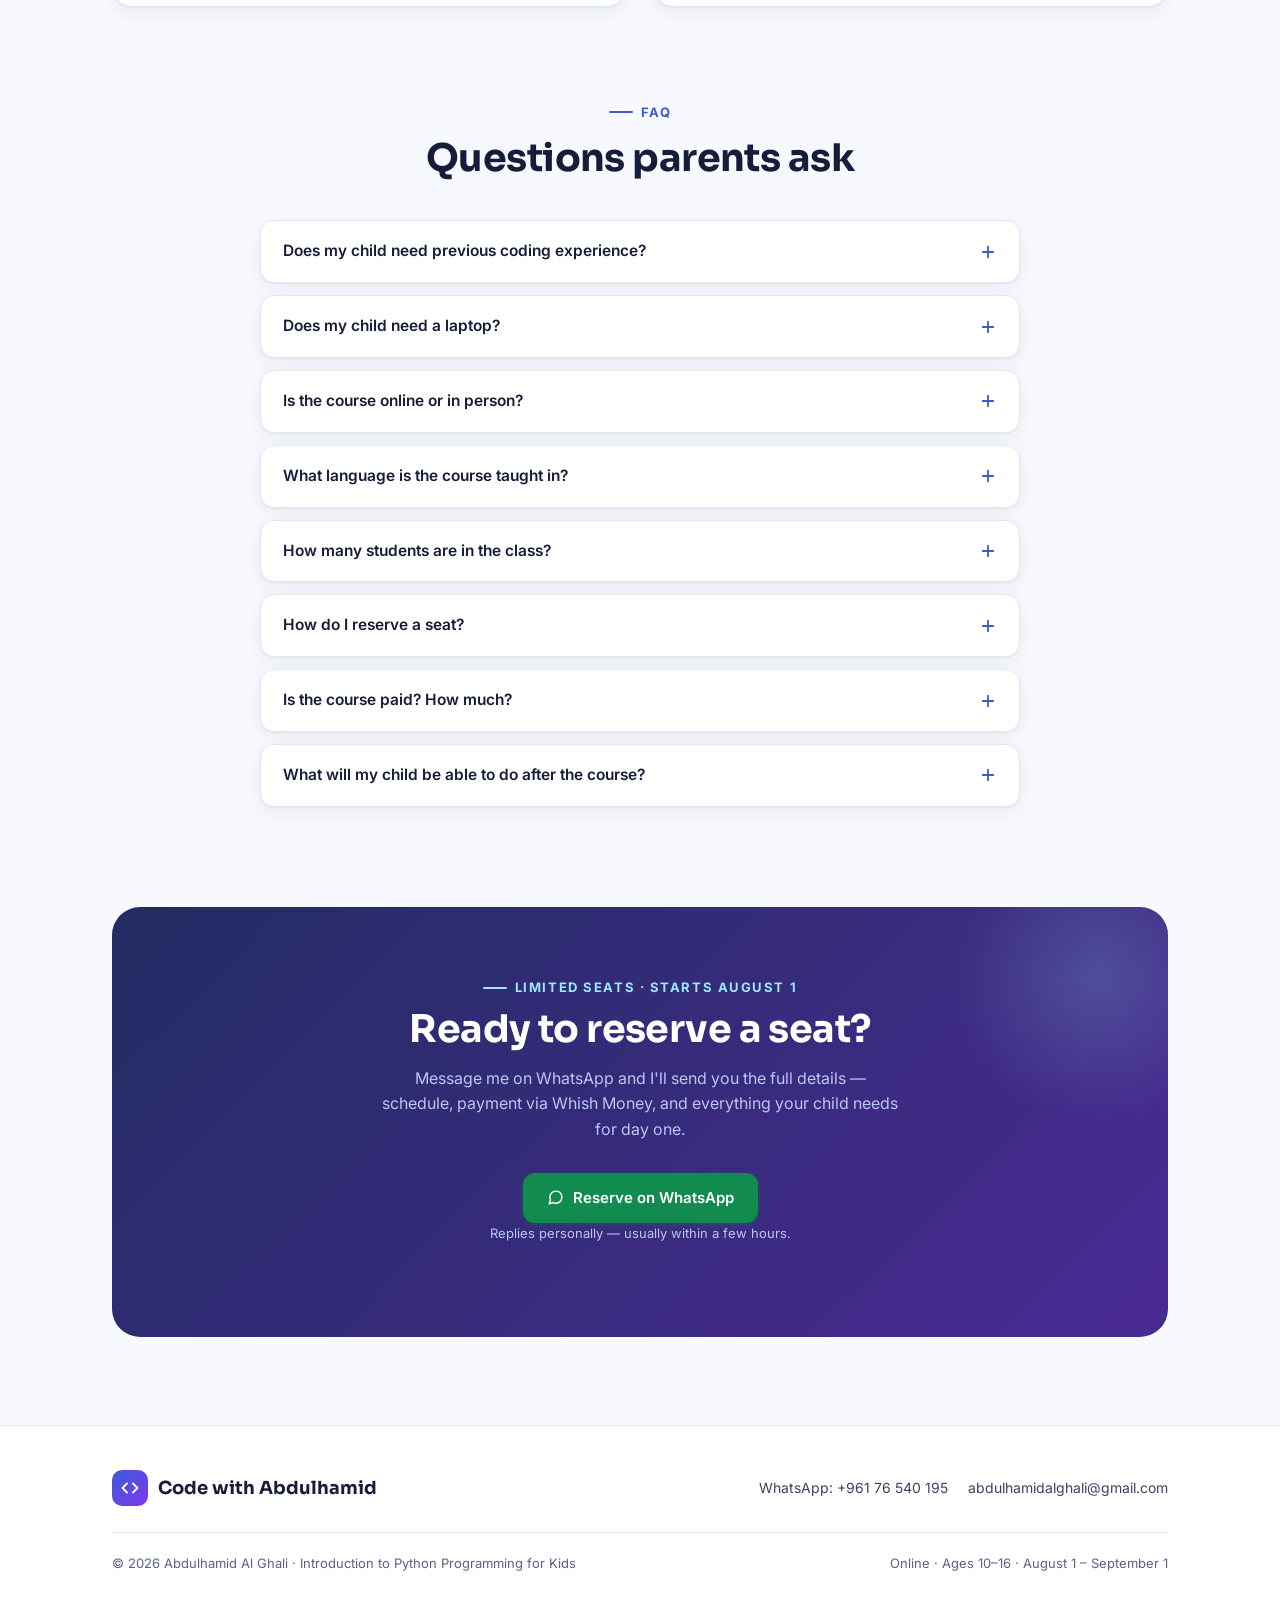
==== commit 667e9063: "Add files via upload" ====
--- a/index.html
+++ b/index.html
@@ -105,7 +105,7 @@
   <div class="wrap strip-grid">
     <div><b>5+</b><span>years of tutoring</span></div>
     <div><b>10+</b><span>students taught 1-on-1</span></div>
-    <div><b>#1</b><span>ranked top of his class</span></div>
+    <div><b>3rd</b><span>year Computer Science student</span></div>
     <div><b>2</b><span>languages — English &amp; Arabic</span></div>
   </div>
 </div>
@@ -247,7 +247,7 @@
       <p class="role">Python Tutor for Young Beginners</p>
       <div class="tutor-tags">
         <span>5+ years tutoring</span>
-        <span>Top of his class</span>
+        <span>Computer Science student</span>
         <span>Lebanese University</span>
         <span>English + Arabic</span>
       </div>
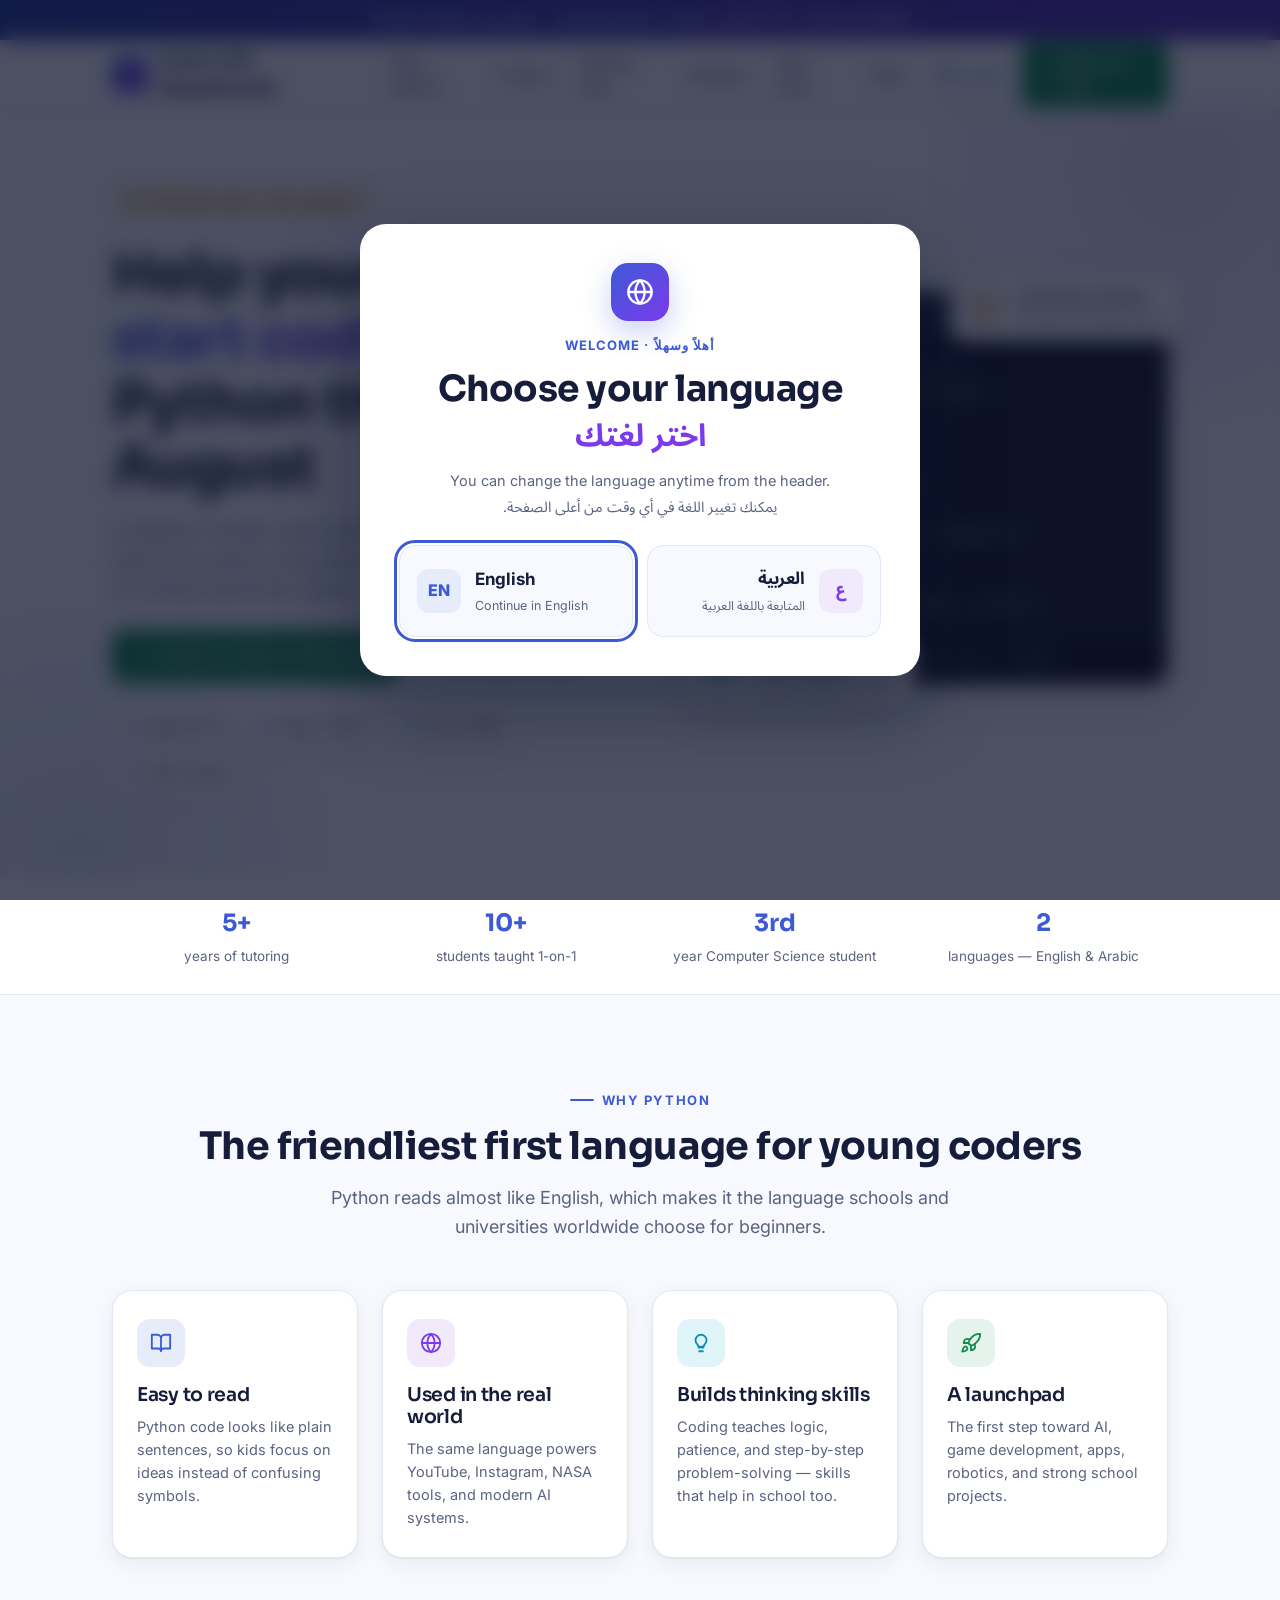
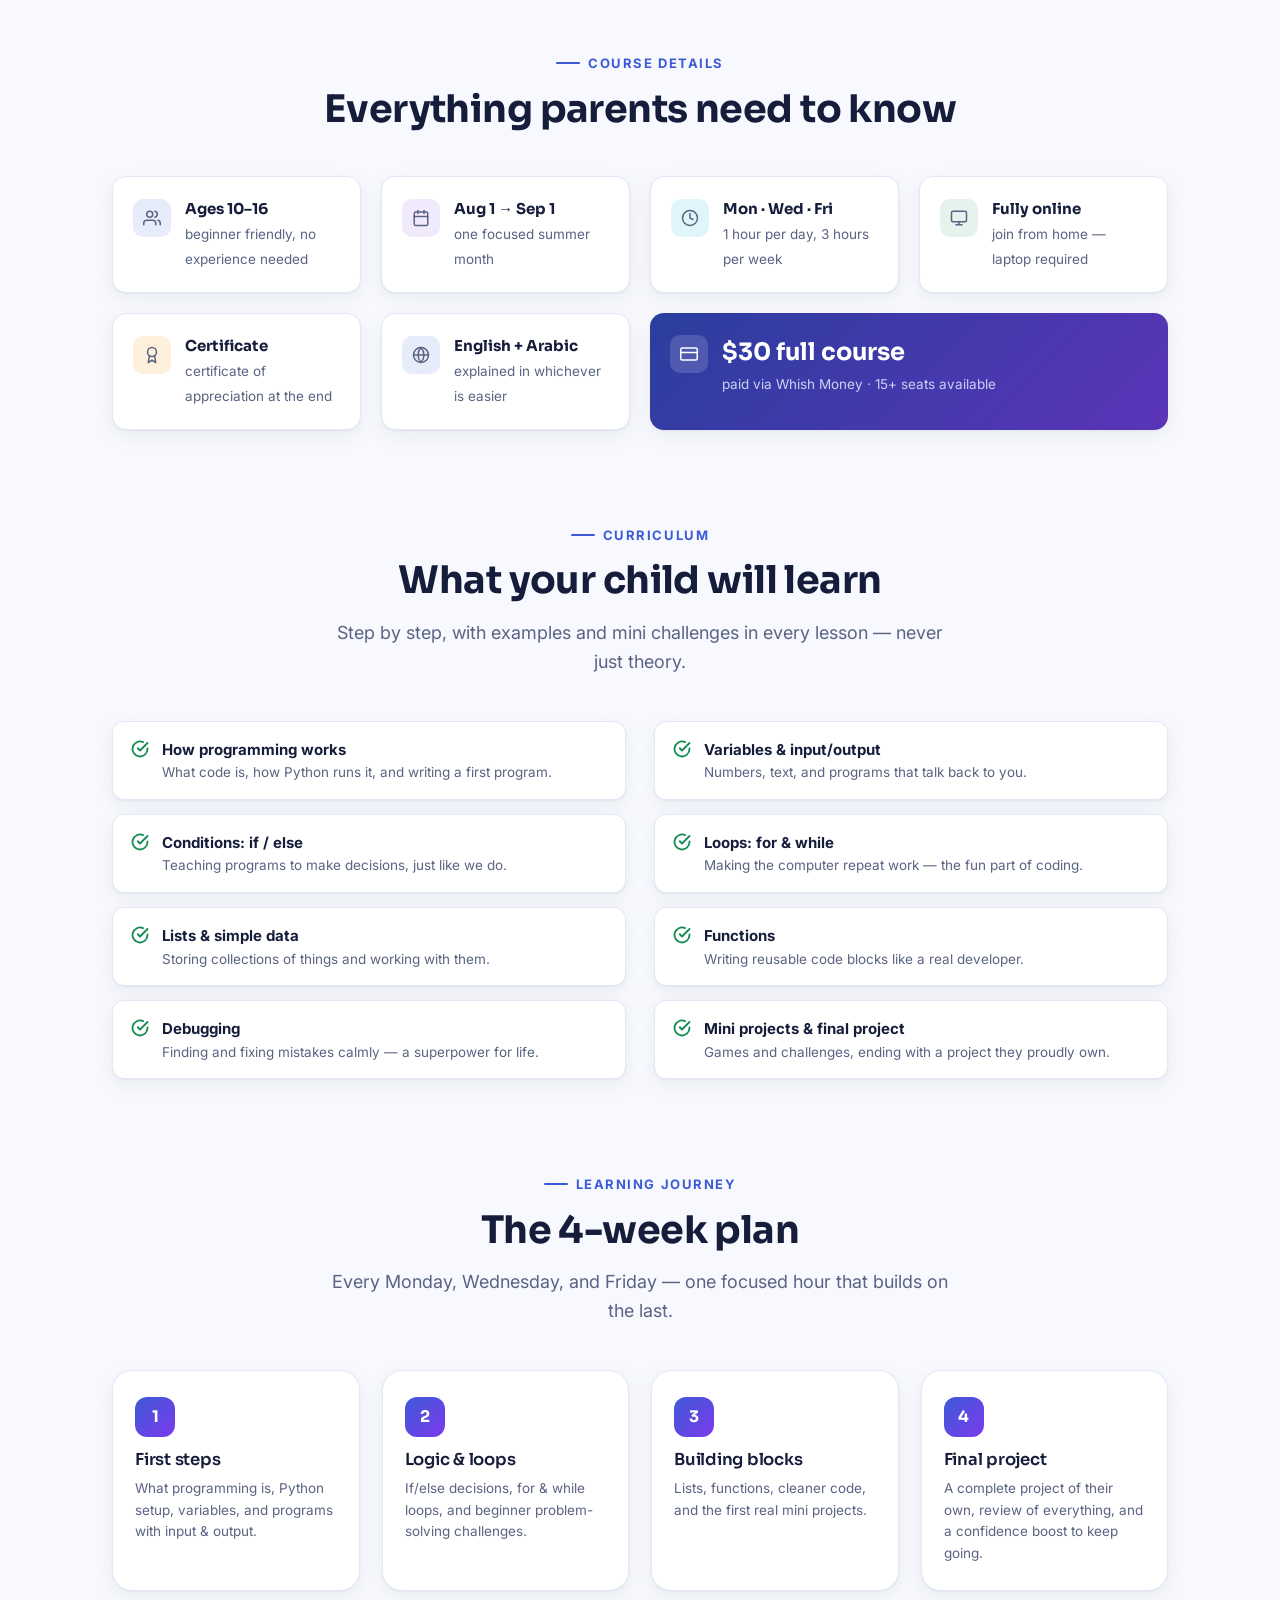
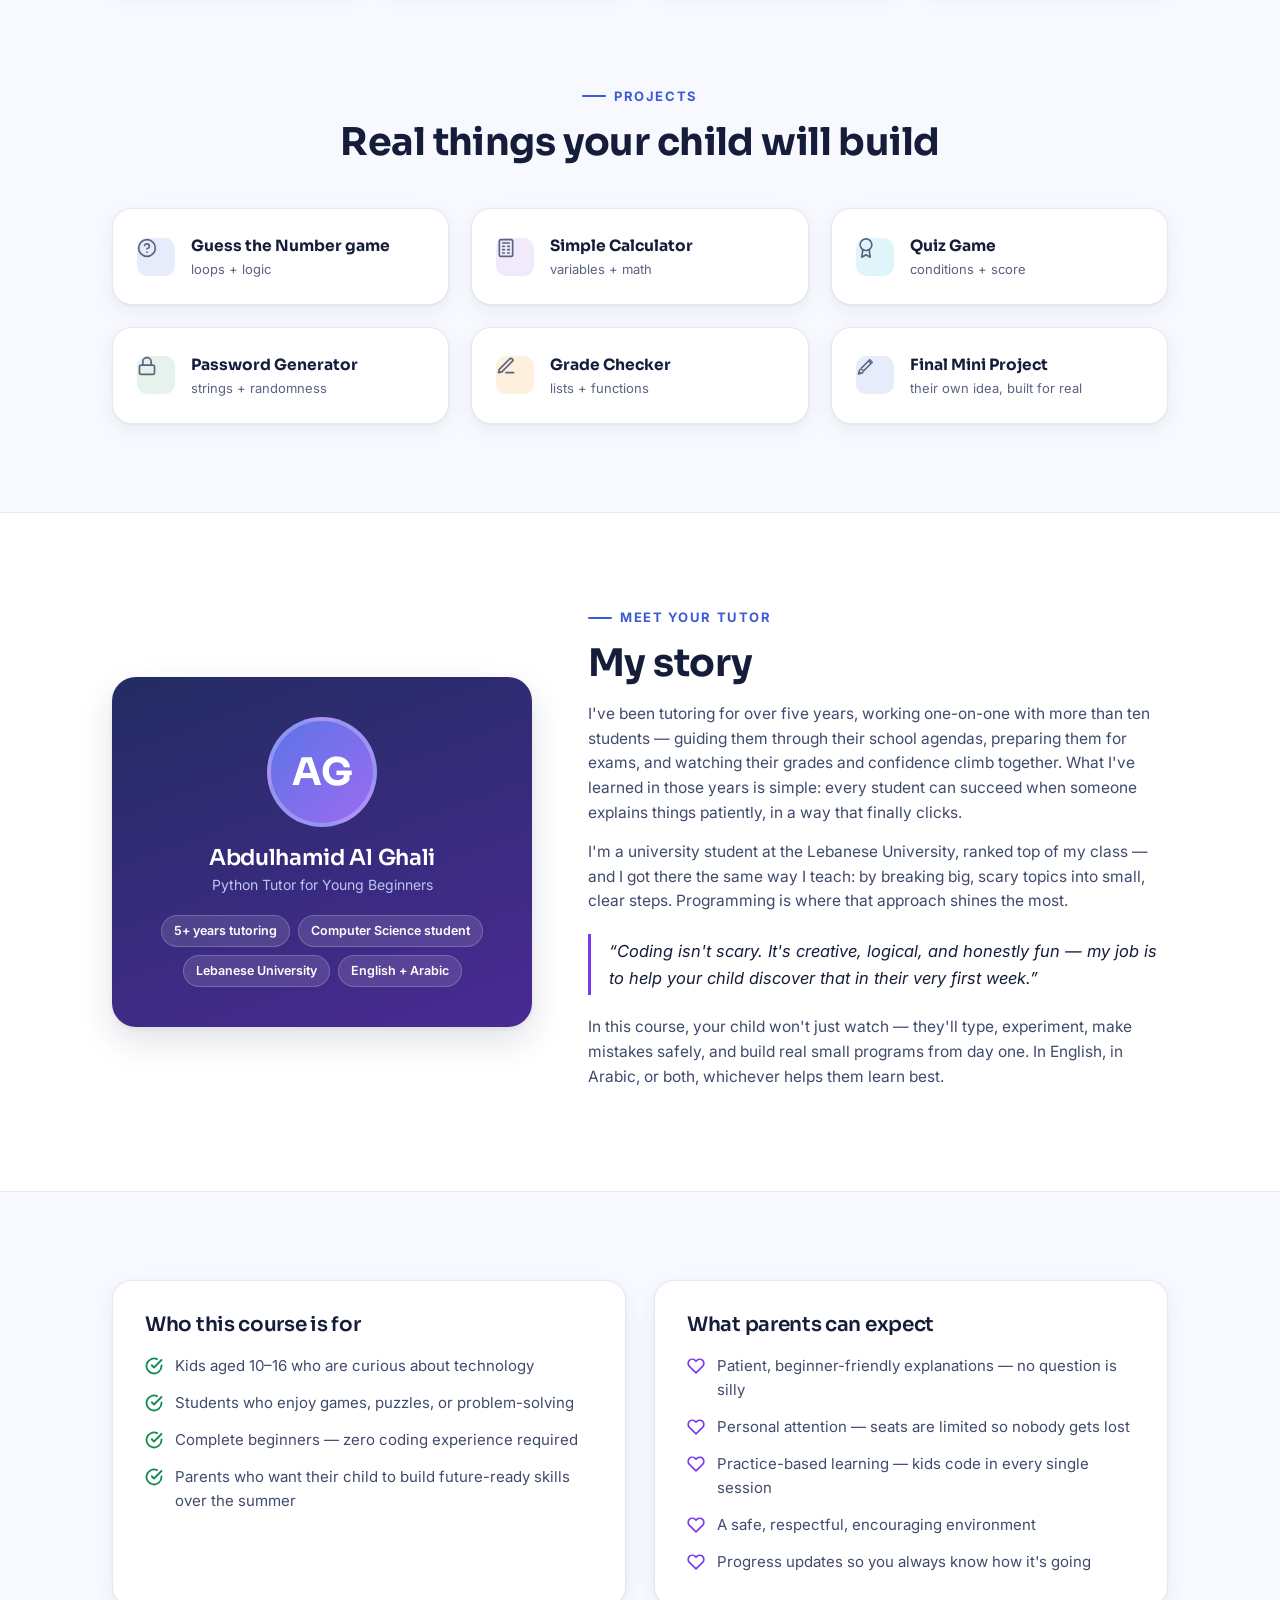
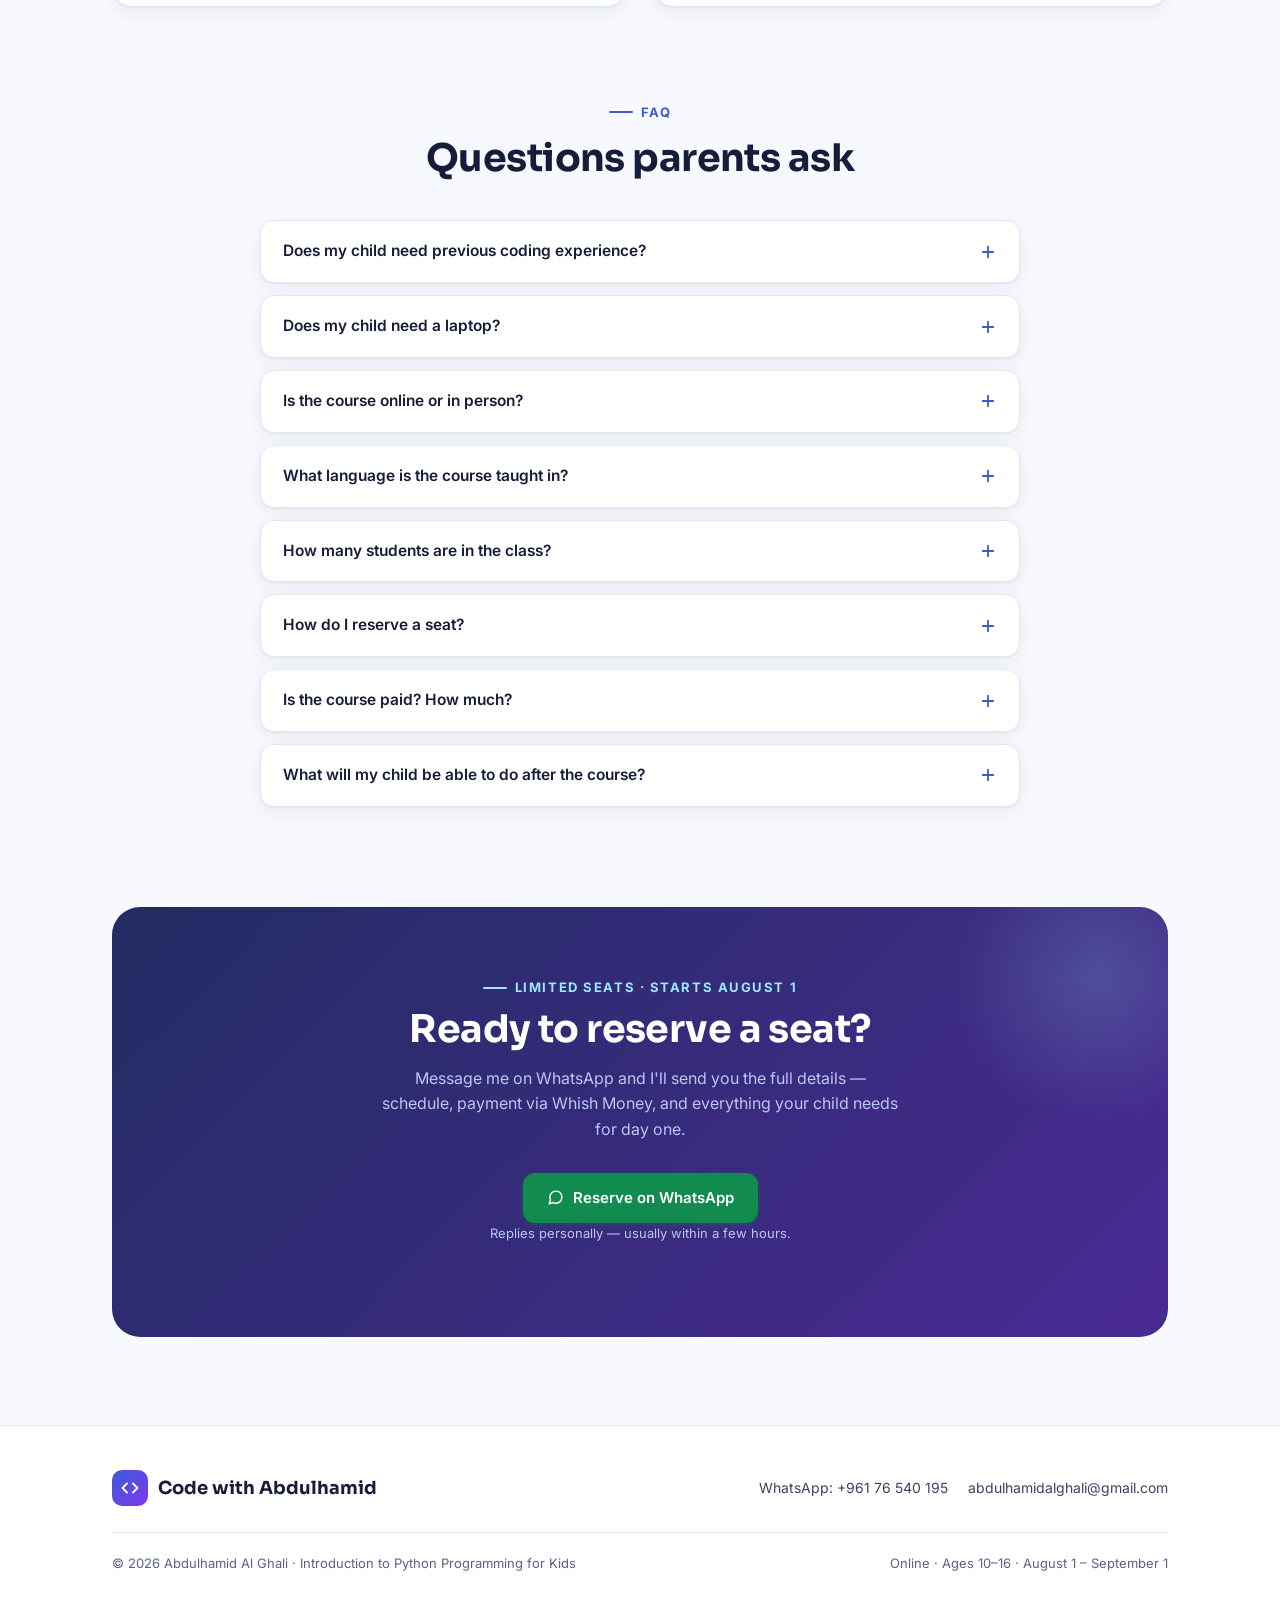
==== commit e6c07c76: "Add files via upload" ====
--- a/index.html
+++ b/index.html
@@ -7,11 +7,32 @@
 <meta name="description" content="Beginner-friendly online Python programming course for kids aged 10–16. August 1 to September 1, 3 hours/week, taught in English + Arabic by Abdulhamid Al Ghali. Reserve a seat on WhatsApp.">
 <link rel="preconnect" href="https://fonts.googleapis.com">
 <link rel="preconnect" href="https://fonts.gstatic.com" crossorigin>
-<link href="https://fonts.googleapis.com/css2?family=Sora:wght@600;700&family=Inter:wght@400;500;600;700&display=swap" rel="stylesheet">
+<link href="https://fonts.googleapis.com/css2?family=Sora:wght@600;700&family=Inter:wght@400;500;600;700&family=Noto+Sans+Arabic:wght@400;500;600;700&display=swap" rel="stylesheet">
 <link rel="stylesheet" href="styles.css">
 <link rel="icon" href="data:image/svg+xml,%3Csvg xmlns='http://www.w3.org/2000/svg' viewBox='0 0 100 100'%3E%3Crect width='100' height='100' rx='22' fill='%233D5AD6'/%3E%3Ctext x='50' y='68' font-size='52' text-anchor='middle' fill='white' font-family='monospace'%3E%26%23928;%3C/text%3E%3C/svg%3E">
 </head>
 <body>
+
+<div class="language-modal" id="languageModal" role="dialog" aria-modal="true" aria-labelledby="languageModalTitle" hidden>
+  <div class="language-dialog">
+    <div class="language-symbol" aria-hidden="true">
+      <svg width="28" height="28" viewBox="0 0 24 24" fill="none" stroke="currentColor" stroke-width="2" stroke-linecap="round" stroke-linejoin="round"><circle cx="12" cy="12" r="10"/><path d="M2 12h20M12 2a15.3 15.3 0 0 1 4 10 15.3 15.3 0 0 1-4 10 15.3 15.3 0 0 1-4-10 15.3 15.3 0 0 1 4-10z"/></svg>
+    </div>
+    <p class="language-welcome">Welcome · أهلاً وسهلاً</p>
+    <h2 id="languageModalTitle">Choose your language<br><span lang="ar" dir="rtl">اختر لغتك</span></h2>
+    <p class="language-help">You can change the language anytime from the header.<br><span lang="ar" dir="rtl">يمكنك تغيير اللغة في أي وقت من أعلى الصفحة.</span></p>
+    <div class="language-options">
+      <button class="language-choice" type="button" data-language-choice="en">
+        <span class="language-code" aria-hidden="true">EN</span>
+        <span><strong>English</strong><small>Continue in English</small></span>
+      </button>
+      <button class="language-choice" type="button" data-language-choice="ar" lang="ar" dir="rtl">
+        <span class="language-code" aria-hidden="true">ع</span>
+        <span><strong>العربية</strong><small>المتابعة باللغة العربية</small></span>
+      </button>
+    </div>
+  </div>
+</div>
 
 <div class="announce">Summer intake now open — <b>starts August 1</b> · online · ages 10–16 · seats are limited</div>
 
@@ -31,7 +52,11 @@
         <li><a href="#faq">FAQ</a></li>
       </ul>
     </nav>
-    <div style="display:flex;align-items:center;gap:8px">
+    <div class="nav-actions">
+      <button class="language-toggle" id="languageToggle" type="button" aria-label="Switch to Arabic">
+        <svg width="17" height="17" viewBox="0 0 24 24" fill="none" stroke="currentColor" stroke-width="2" stroke-linecap="round" stroke-linejoin="round" aria-hidden="true"><circle cx="12" cy="12" r="10"/><path d="M2 12h20M12 2a15.3 15.3 0 0 1 4 10 15.3 15.3 0 0 1-4 10 15.3 15.3 0 0 1-4-10 15.3 15.3 0 0 1 4-10z"/></svg>
+        <span id="languageToggleText">العربية</span>
+      </button>
       <a class="btn btn-wa btn-sm nav-cta-desktop wa-btn" href="https://wa.me/96176540195" target="_blank" rel="noopener">
         <svg width="15" height="15" viewBox="0 0 24 24" fill="none" stroke="currentColor" stroke-width="2" stroke-linecap="round" stroke-linejoin="round" aria-hidden="true"><path d="M21 11.5a8.38 8.38 0 0 1-.9 3.8 8.5 8.5 0 0 1-7.6 4.7 8.38 8.38 0 0 1-3.8-.9L3 21l1.9-5.7a8.38 8.38 0 0 1-.9-3.8 8.5 8.5 0 0 1 4.7-7.6 8.38 8.38 0 0 1 3.8-.9h.5a8.48 8.48 0 0 1 8 8v.5z"/></svg>
         Reserve a seat
--- a/styles.css
+++ b/styles.css
@@ -200,3 +200,70 @@
   .fc-1{top:-14px}.fc-2{bottom:-14px}
   .editor-code{font-size:12px}
 }
+
+
+/* Language chooser + bilingual controls */
+[hidden]{display:none!important}
+body.language-modal-open{overflow:hidden}
+.nav-actions{display:flex;align-items:center;gap:8px}
+.language-toggle{display:inline-flex;align-items:center;justify-content:center;gap:7px;min-height:42px;padding:8px 12px;border:1px solid var(--border);border-radius:10px;background:var(--surface);color:var(--blue);font-size:13.5px;font-weight:700;box-shadow:var(--shadow);transition:background .2s,border-color .2s,transform .2s}
+.language-toggle:hover{background:var(--blue-soft);border-color:#C9D3F3;transform:translateY(-1px)}
+.language-toggle svg{flex:none}
+.language-modal{position:fixed;inset:0;z-index:1000;display:flex;align-items:center;justify-content:center;padding:22px;background:rgba(9,15,38,.72);backdrop-filter:blur(10px);direction:ltr}
+.language-dialog{width:min(100%,560px);background:var(--surface);border:1px solid rgba(255,255,255,.6);border-radius:26px;padding:38px;box-shadow:0 28px 80px rgba(9,15,38,.34);text-align:center;animation:languageIn .28s ease-out}
+.language-symbol{width:58px;height:58px;margin:0 auto 14px;border-radius:17px;display:flex;align-items:center;justify-content:center;color:#fff;background:linear-gradient(135deg,var(--blue),var(--purple));box-shadow:0 10px 28px rgba(61,90,214,.28)}
+.language-welcome{color:var(--blue);font-size:13px;font-weight:700;letter-spacing:.08em;text-transform:uppercase}
+.language-dialog h2{margin:10px 0 12px;font-size:clamp(27px,5vw,36px);line-height:1.25}
+.language-dialog h2 span{font-family:"Noto Sans Arabic",Tahoma,Arial,sans-serif;color:var(--purple);font-size:.86em;letter-spacing:0}
+.language-help{color:var(--muted);font-size:14.5px;line-height:1.8;margin-bottom:24px}
+.language-help span{font-family:"Noto Sans Arabic",Tahoma,Arial,sans-serif}
+.language-options{display:grid;grid-template-columns:1fr 1fr;gap:14px}
+.language-choice{min-height:92px;padding:17px;border:1.5px solid var(--border);border-radius:16px;background:var(--canvas);display:flex;align-items:center;gap:14px;text-align:left;transition:transform .2s,box-shadow .2s,border-color .2s,background .2s}
+.language-choice:hover{transform:translateY(-3px);border-color:#AEBDE9;background:#fff;box-shadow:var(--shadow-lift)}
+.language-choice[dir="rtl"]{text-align:right;font-family:"Noto Sans Arabic",Tahoma,Arial,sans-serif}
+.language-code{width:44px;height:44px;flex:none;display:flex;align-items:center;justify-content:center;border-radius:12px;background:var(--blue-soft);color:var(--blue);font-weight:800}
+.language-choice[dir="rtl"] .language-code{background:var(--purple-soft);color:var(--purple)}
+.language-choice strong{display:block;font-size:17px;color:var(--ink)}
+.language-choice small{display:block;color:var(--muted);font-size:12.5px;margin-top:2px}
+@keyframes languageIn{from{opacity:0;transform:translateY(12px) scale(.98)}to{opacity:1;transform:none}}
+
+/* Arabic typography and RTL layout */
+html[dir="rtl"] body{font-family:"Noto Sans Arabic",Tahoma,Arial,sans-serif;text-align:right}
+html[dir="rtl"] h1,html[dir="rtl"] h2,html[dir="rtl"] h3,
+html[dir="rtl"] .logo,html[dir="rtl"] .strip-grid b,html[dir="rtl"] .detail b,
+html[dir="rtl"] .proj b,html[dir="rtl"] .week-num,html[dir="rtl"] .avatar-xl{
+  font-family:"Noto Sans Arabic",Tahoma,Arial,sans-serif;letter-spacing:0
+}
+html[dir="rtl"] .eyebrow{letter-spacing:.04em}
+html[dir="rtl"] .center .lead{margin-left:auto;margin-right:auto}
+html[dir="rtl"] .hero::before{right:auto;left:-180px}
+html[dir="rtl"] .hero::after{left:auto;right:-200px}
+html[dir="rtl"] .hero h1{line-height:1.3}
+html[dir="rtl"] .tutor-quote{border-left:none;border-right:3px solid var(--purple);padding:4px 18px 4px 0}
+html[dir="rtl"] .cta-band::after{right:auto;left:-90px}
+html[dir="rtl"] .editor{direction:ltr;text-align:left}
+html[dir="rtl"] .editor-code,html[dir="rtl"] .editor-out,html[dir="rtl"] .editor-title{direction:ltr;text-align:left;font-family:Menlo,Consolas,"Courier New",monospace}
+html[dir="rtl"] .fc-1{right:auto;left:-14px}
+html[dir="rtl"] .fc-2{left:auto;right:-14px}
+html[dir="rtl"] .language-toggle{font-family:"Inter","Segoe UI",sans-serif}
+html[dir="rtl"] .faq summary{text-align:right}
+html[dir="rtl"] .foot-links a[href^="mailto:"],html[dir="rtl"] .foot-links a[href^="https://wa.me"]{direction:ltr;unicode-bidi:isolate}
+html[dir="rtl"] .grad{display:inline-block;padding-bottom:.05em}
+
+@media (max-width:960px){
+  html[dir="rtl"] .fc-1{left:-6px;right:auto}
+  html[dir="rtl"] .fc-2{right:-6px;left:auto}
+}
+@media (max-width:640px){
+  .language-dialog{padding:28px 20px;border-radius:22px}
+  .language-options{grid-template-columns:1fr}
+  .language-choice{min-height:78px}
+  .language-toggle{width:44px;padding:0;gap:0}
+  .language-toggle span{display:none}
+  html[lang="en"] .language-toggle::after{content:"ع";font-family:"Noto Sans Arabic",Tahoma,Arial,sans-serif;font-weight:800}
+  html[lang="ar"] .language-toggle::after{content:"EN";font-family:"Inter","Segoe UI",sans-serif;font-size:11px;font-weight:800}
+  html[dir="rtl"] .nav-links{left:0;right:0;text-align:right}
+  html[dir="rtl"] .fc-1{left:-4px}
+  html[dir="rtl"] .fc-2{right:-4px}
+  html[dir="rtl"] .hero h1{font-size:clamp(34px,10vw,45px)}
+}
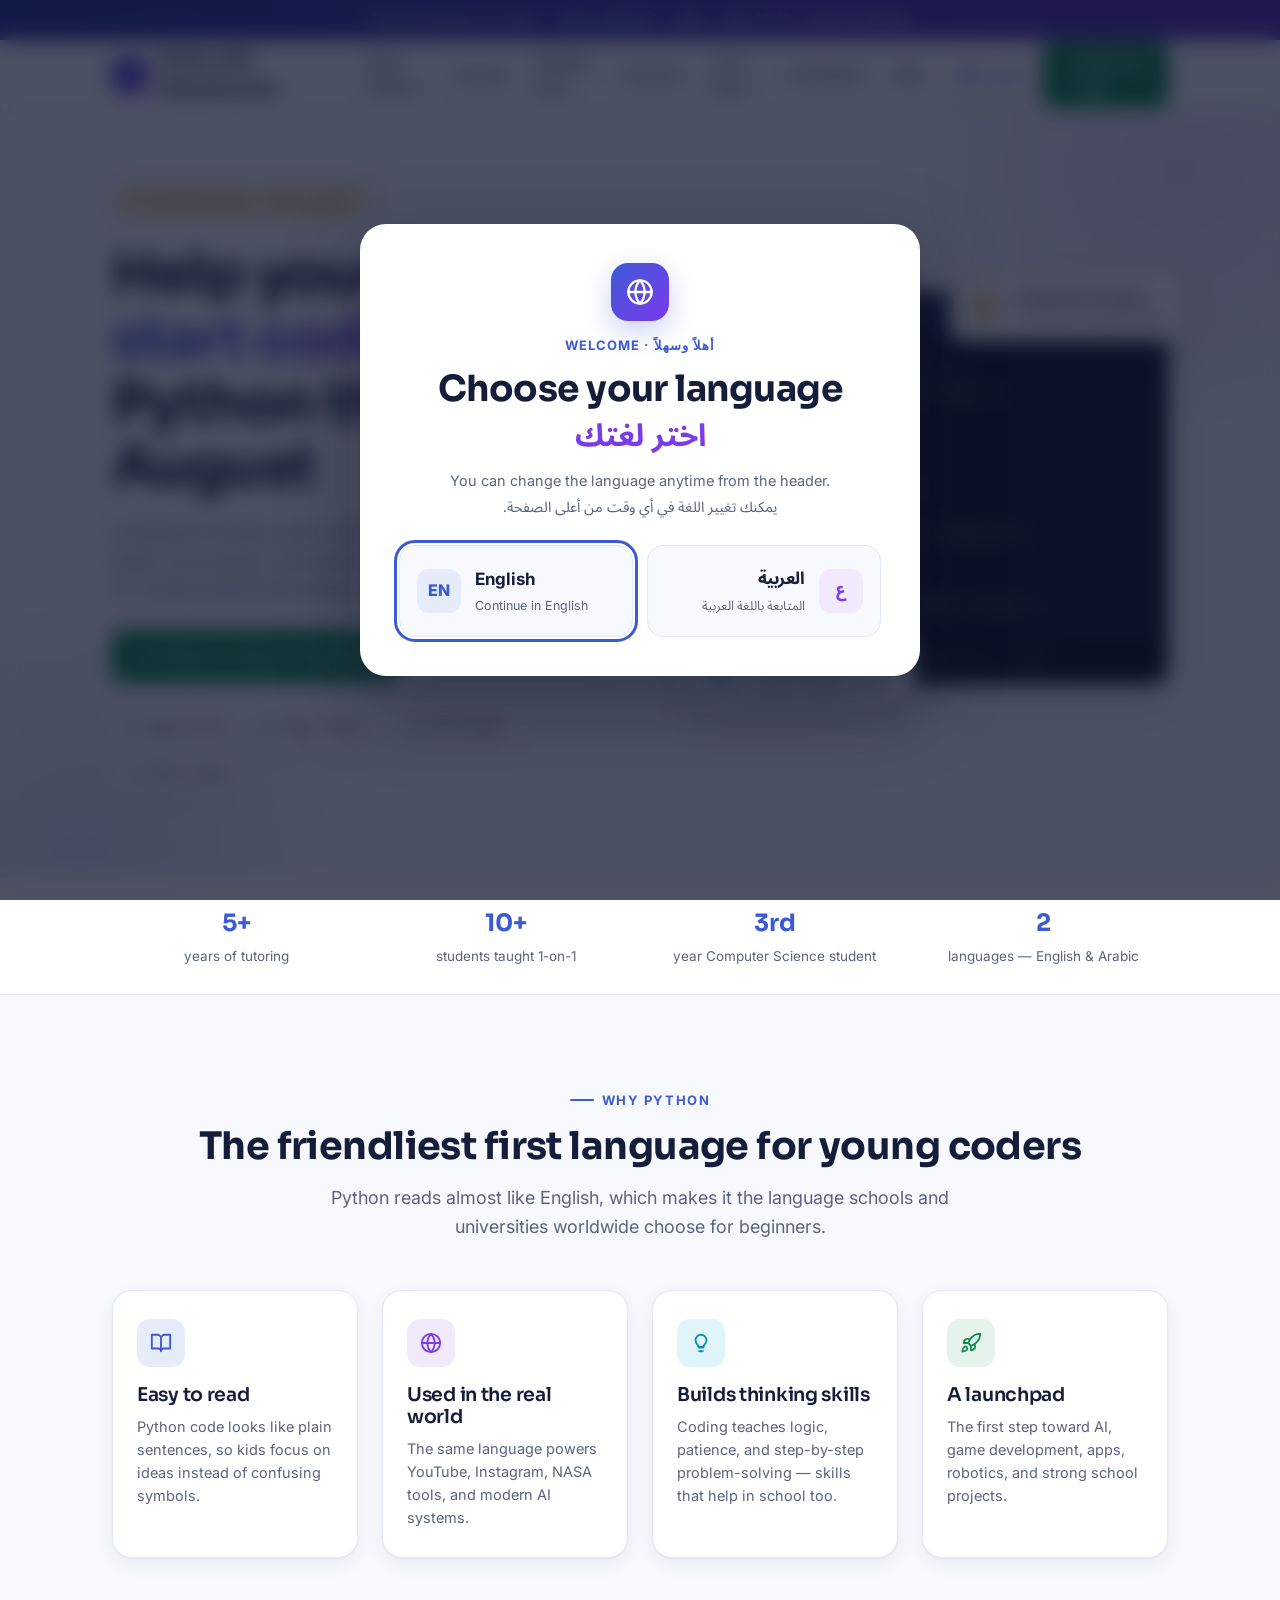
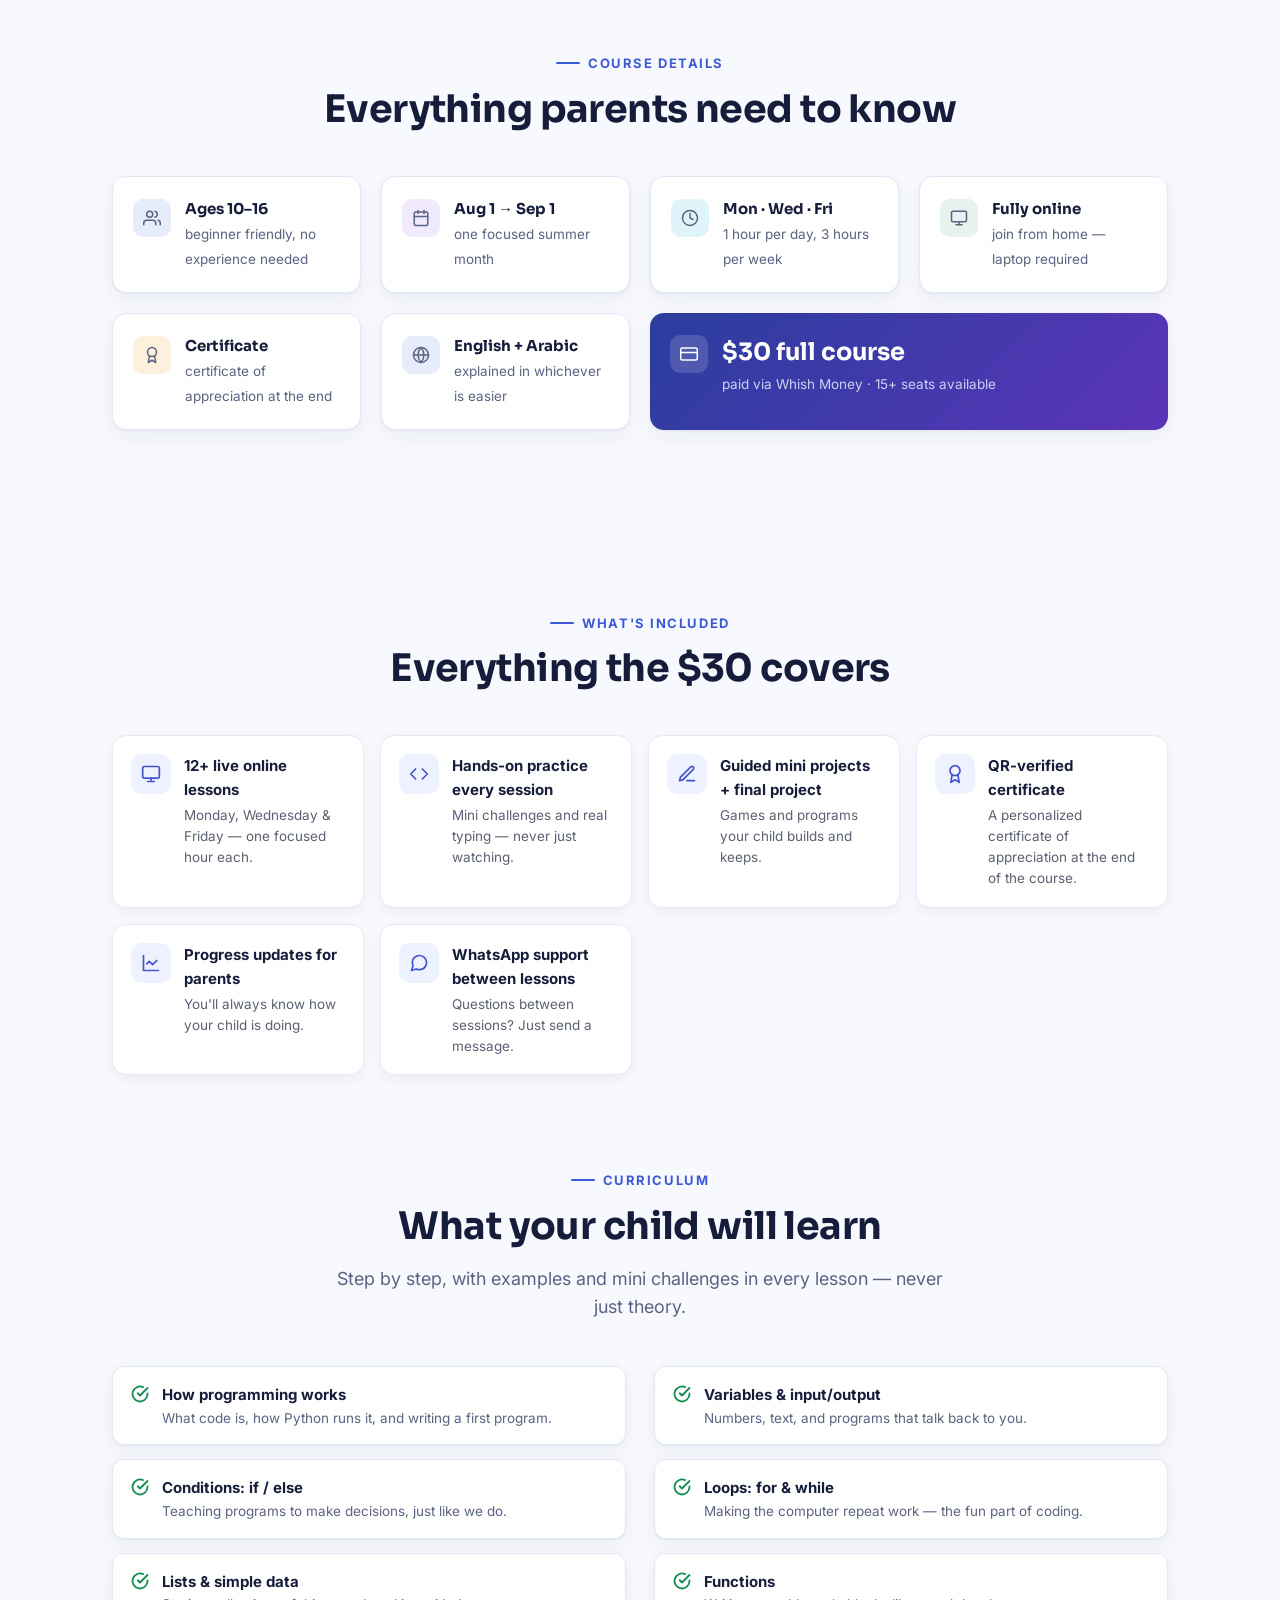
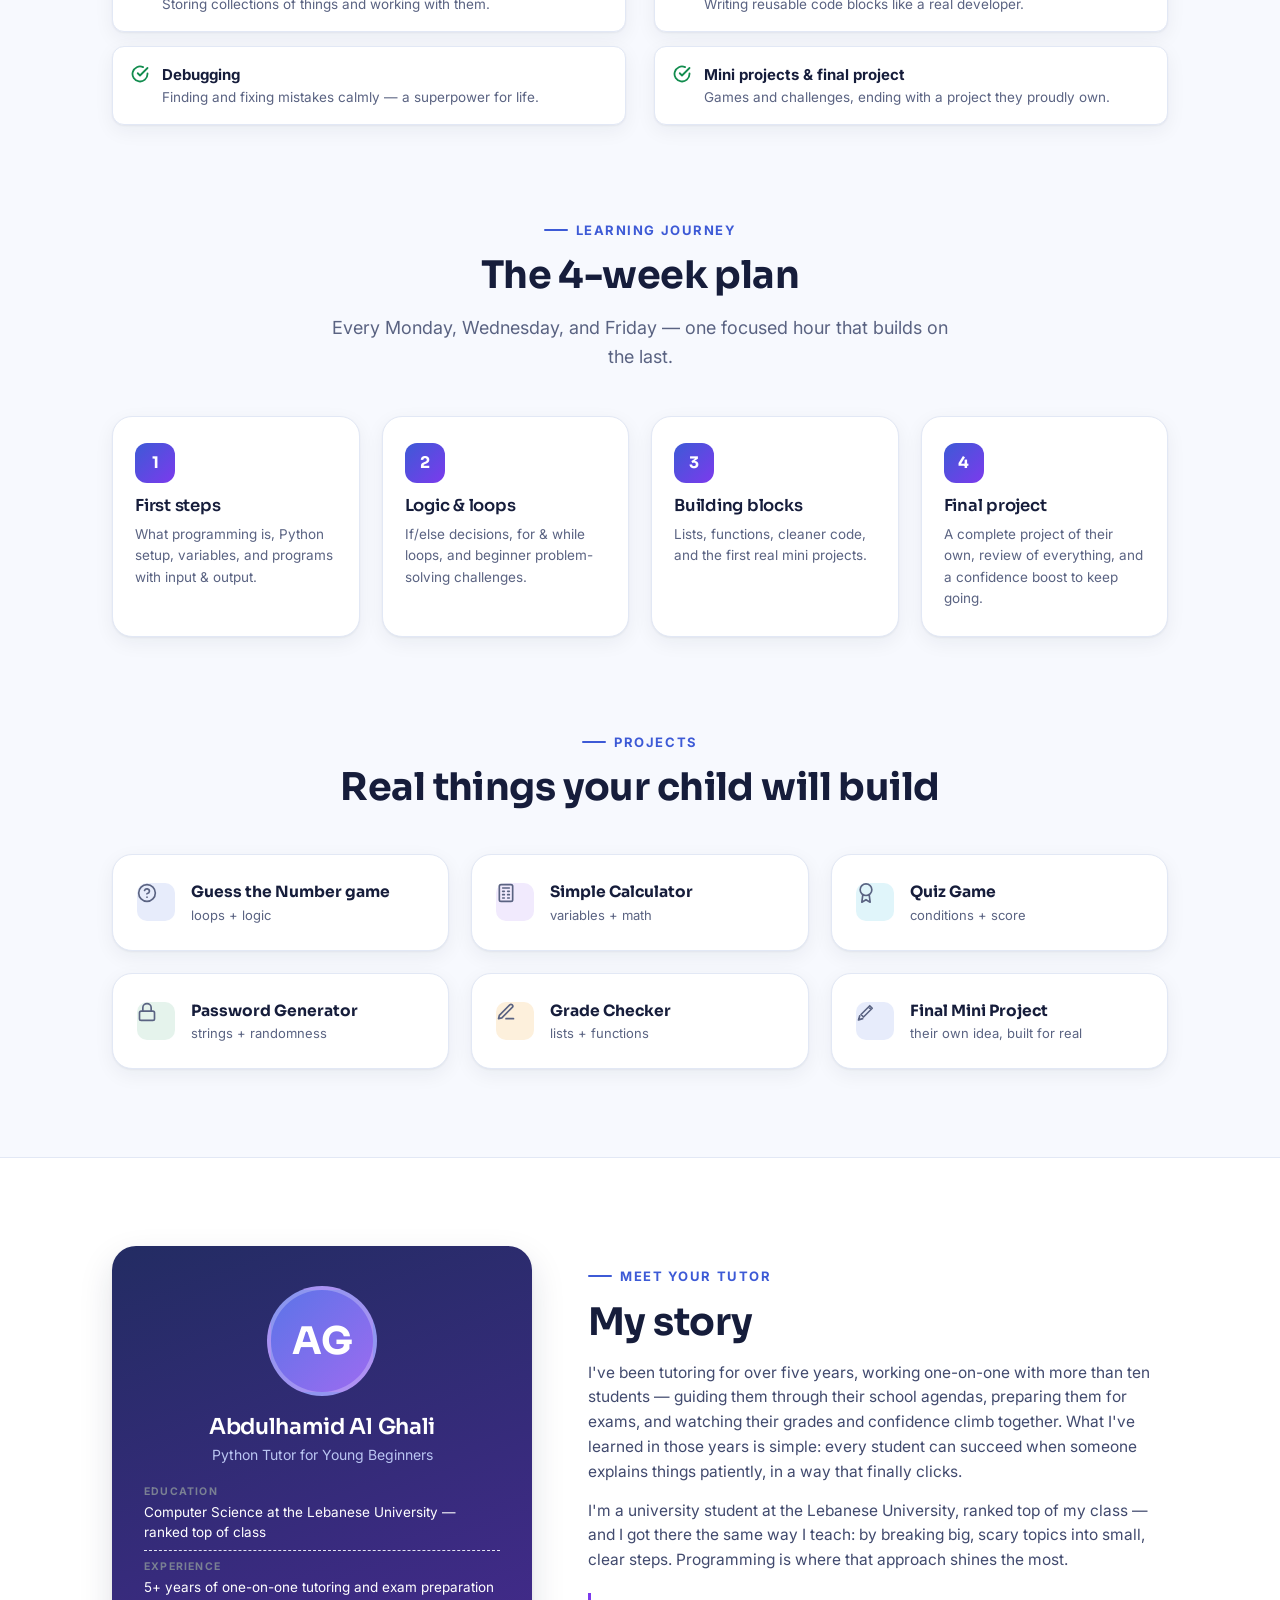
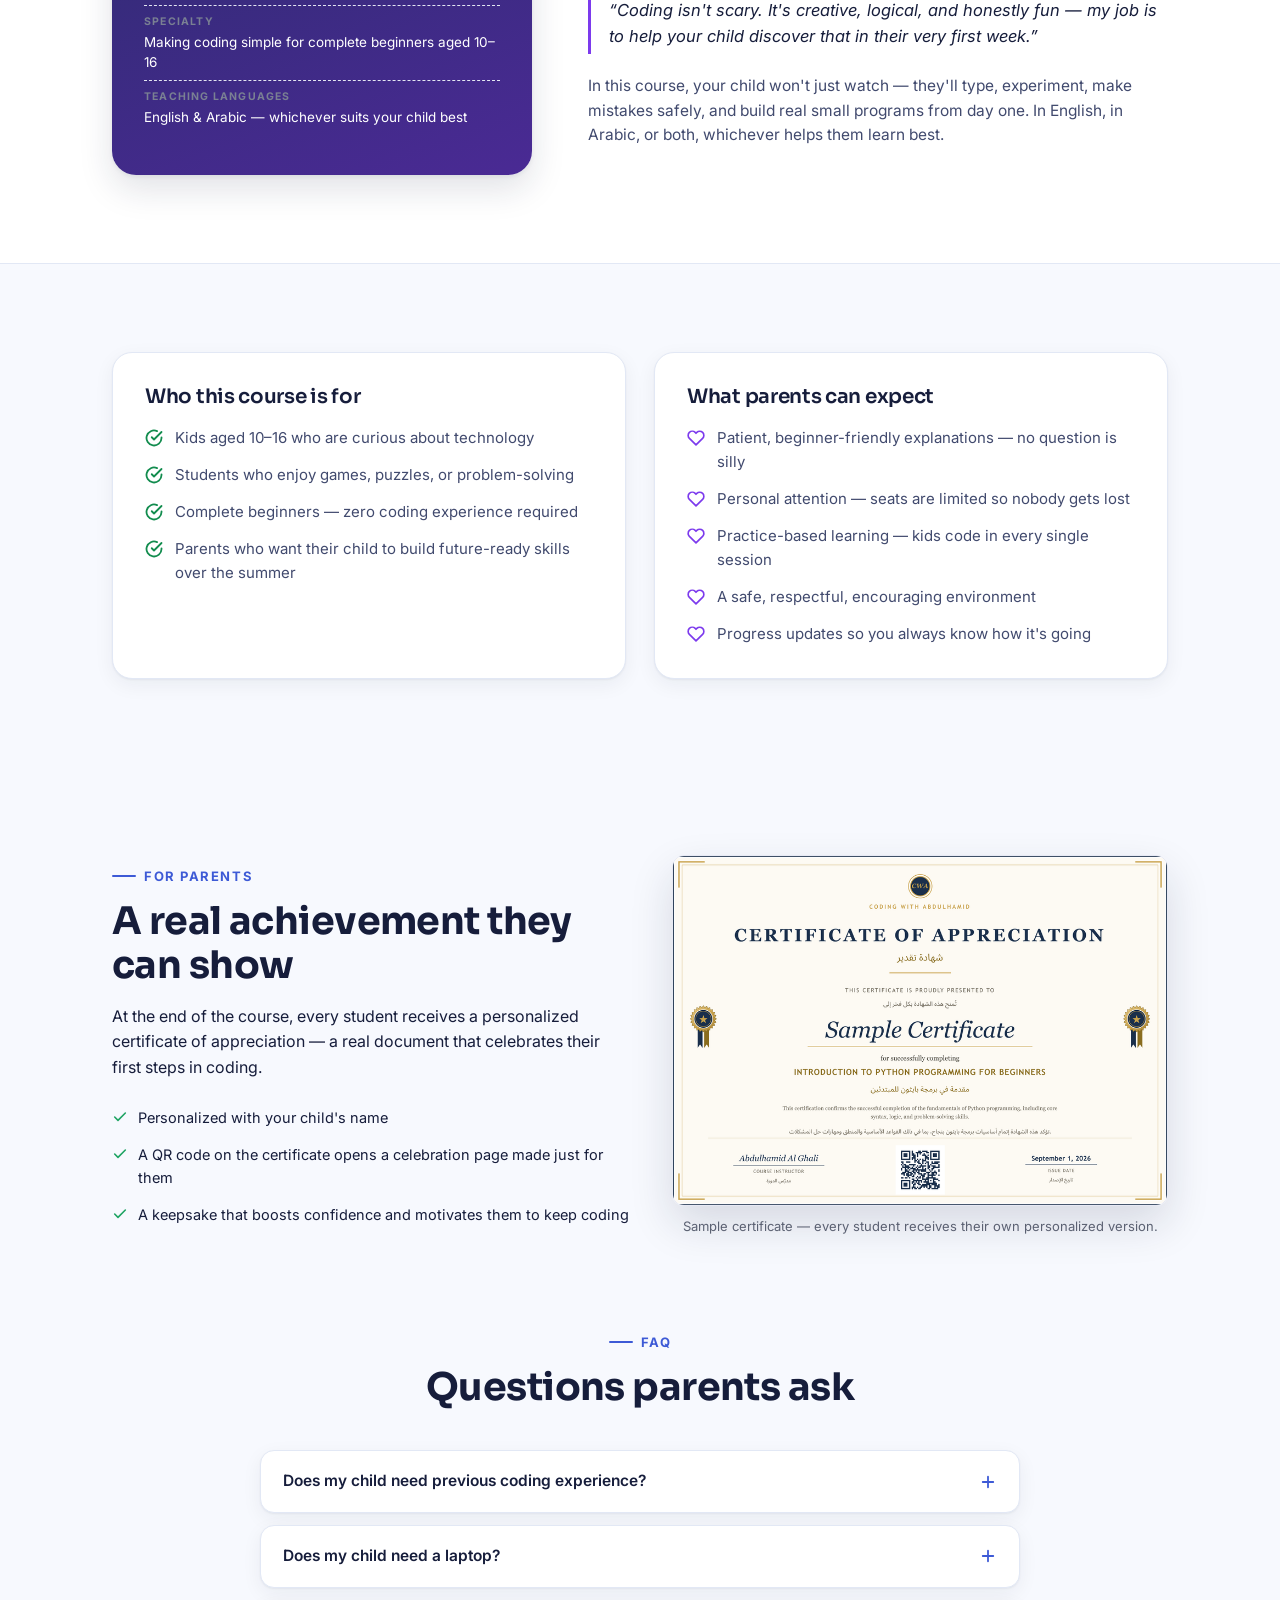
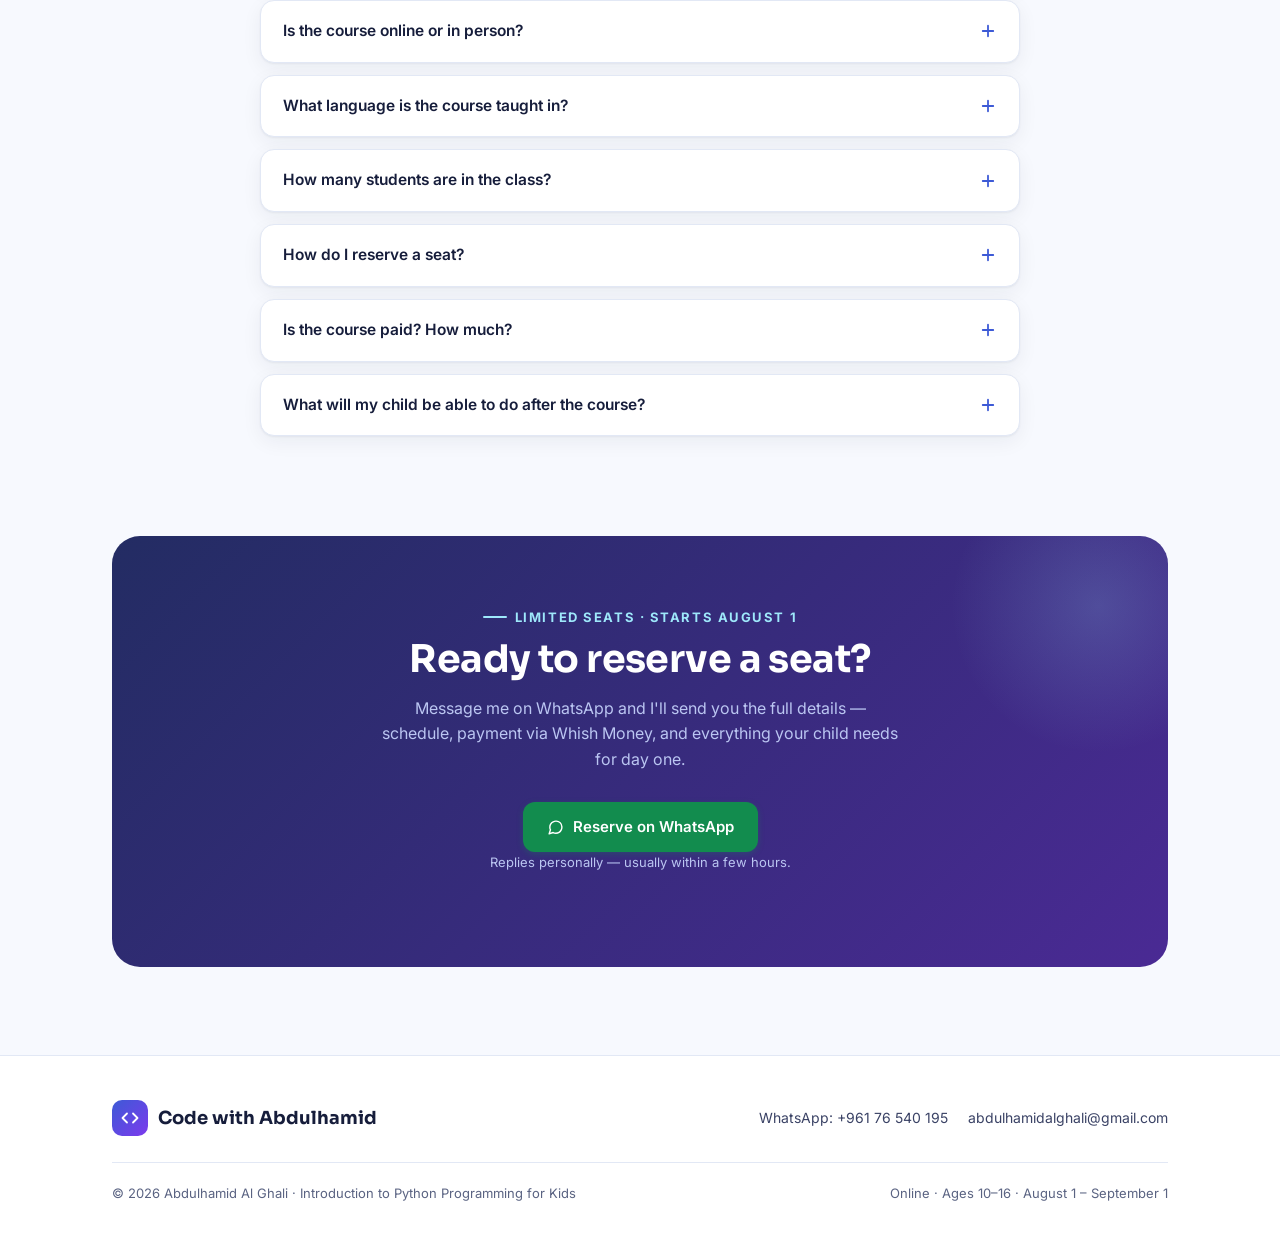
==== commit 8f31b191: "Add files via upload" ====
--- a/index.html
+++ b/index.html
@@ -49,6 +49,7 @@
         <li><a href="#plan">Weekly plan</a></li>
         <li><a href="#projects">Projects</a></li>
         <li><a href="#tutor">Your tutor</a></li>
+        <li><a href="#certificate">Certificate</a></li>
         <li><a href="#faq">FAQ</a></li>
       </ul>
     </nav>
@@ -207,6 +208,25 @@
     </div>
   </div>
 </section>
+
+<!-- WHAT'S INCLUDED -->
+<section id="included">
+  <div class="wrap">
+    <div class="center reveal">
+      <span class="eyebrow">What's included</span>
+      <h2>Everything the $30 covers</h2>
+    </div>
+    <div class="inc-grid" style="margin-top:44px">
+      <div class="inc-card reveal"><span class="inc-ico"><svg width="20" height="20" viewBox="0 0 24 24" fill="none" stroke="currentColor" stroke-width="2" stroke-linecap="round" stroke-linejoin="round" aria-hidden="true"><rect x="2" y="3" width="20" height="14" rx="2"/><path d="M8 21h8M12 17v4"/></svg></span><div><b>12+ live online lessons</b><p>Monday, Wednesday &amp; Friday — one focused hour each.</p></div></div>
+      <div class="inc-card reveal"><span class="inc-ico"><svg width="20" height="20" viewBox="0 0 24 24" fill="none" stroke="currentColor" stroke-width="2" stroke-linecap="round" stroke-linejoin="round" aria-hidden="true"><path d="m16 18 6-6-6-6M8 6l-6 6 6 6"/></svg></span><div><b>Hands-on practice every session</b><p>Mini challenges and real typing — never just watching.</p></div></div>
+      <div class="inc-card reveal"><span class="inc-ico"><svg width="20" height="20" viewBox="0 0 24 24" fill="none" stroke="currentColor" stroke-width="2" stroke-linecap="round" stroke-linejoin="round" aria-hidden="true"><path d="M12 20h9M16.5 3.5a2.12 2.12 0 0 1 3 3L7 19l-4 1 1-4z"/></svg></span><div><b>Guided mini projects + final project</b><p>Games and programs your child builds and keeps.</p></div></div>
+      <div class="inc-card reveal"><span class="inc-ico"><svg width="20" height="20" viewBox="0 0 24 24" fill="none" stroke="currentColor" stroke-width="2" stroke-linecap="round" stroke-linejoin="round" aria-hidden="true"><circle cx="12" cy="8" r="6"/><path d="M15.5 13 17 22l-5-3-5 3 1.5-9"/></svg></span><div><b>QR-verified certificate</b><p>A personalized certificate of appreciation at the end of the course.</p></div></div>
+      <div class="inc-card reveal"><span class="inc-ico"><svg width="20" height="20" viewBox="0 0 24 24" fill="none" stroke="currentColor" stroke-width="2" stroke-linecap="round" stroke-linejoin="round" aria-hidden="true"><path d="M3 3v18h18"/><path d="m19 9-5 5-4-4-3 3"/></svg></span><div><b>Progress updates for parents</b><p>You'll always know how your child is doing.</p></div></div>
+      <div class="inc-card reveal"><span class="inc-ico"><svg width="20" height="20" viewBox="0 0 24 24" fill="none" stroke="currentColor" stroke-width="2" stroke-linecap="round" stroke-linejoin="round" aria-hidden="true"><path d="M21 11.5a8.38 8.38 0 0 1-.9 3.8 8.5 8.5 0 0 1-7.6 4.7 8.38 8.38 0 0 1-3.8-.9L3 21l1.9-5.7a8.38 8.38 0 0 1-.9-3.8 8.5 8.5 0 0 1 4.7-7.6 8.38 8.38 0 0 1 3.8-.9h.5a8.48 8.48 0 0 1 8 8v.5z"/></svg></span><div><b>WhatsApp support between lessons</b><p>Questions between sessions? Just send a message.</p></div></div>
+    </div>
+  </div>
+</section>
+
 <!-- WHAT STUDENTS LEARN -->
 <section id="learn" style="padding-top:0">
   <div class="wrap">
@@ -270,12 +290,12 @@
       <div class="avatar-xl" aria-hidden="true">AG</div>
       <h3>Abdulhamid Al Ghali</h3>
       <p class="role">Python Tutor for Young Beginners</p>
-      <div class="tutor-tags">
-        <span>5+ years tutoring</span>
-        <span>Computer Science student</span>
-        <span>Lebanese University</span>
-        <span>English + Arabic</span>
-      </div>
+      <ul class="creds">
+        <li><b>Education</b><span>Computer Science at the Lebanese University — ranked top of class</span></li>
+        <li><b>Experience</b><span>5+ years of one-on-one tutoring and exam preparation</span></li>
+        <li><b>Specialty</b><span>Making coding simple for complete beginners aged 10–16</span></li>
+        <li><b>Teaching languages</b><span>English &amp; Arabic — whichever suits your child best</span></li>
+      </ul>
     </div>
     <div class="tutor-body">
       <span class="eyebrow">Meet your tutor</span>
@@ -313,6 +333,26 @@
   </div>
 </section>
 
+<!-- CERTIFICATE & PARENT REASSURANCE -->
+<section id="certificate">
+  <div class="wrap cert-grid">
+    <div class="cert-text reveal">
+      <span class="eyebrow">For parents</span>
+      <h2>A real achievement they can show</h2>
+      <p>At the end of the course, every student receives a personalized certificate of appreciation — a real document that celebrates their first steps in coding.</p>
+      <ul class="cert-points">
+        <li><svg width="16" height="16" viewBox="0 0 24 24" fill="none" stroke="currentColor" stroke-width="2.4" stroke-linecap="round" stroke-linejoin="round" aria-hidden="true"><path d="M20 6 9 17l-5-5"/></svg>Personalized with your child's name</li>
+        <li><svg width="16" height="16" viewBox="0 0 24 24" fill="none" stroke="currentColor" stroke-width="2.4" stroke-linecap="round" stroke-linejoin="round" aria-hidden="true"><path d="M20 6 9 17l-5-5"/></svg>A QR code on the certificate opens a celebration page made just for them</li>
+        <li><svg width="16" height="16" viewBox="0 0 24 24" fill="none" stroke="currentColor" stroke-width="2.4" stroke-linecap="round" stroke-linejoin="round" aria-hidden="true"><path d="M20 6 9 17l-5-5"/></svg>A keepsake that boosts confidence and motivates them to keep coding</li>
+      </ul>
+    </div>
+    <figure class="cert-photo reveal">
+      <img src="sample_certificate.png" alt="Sample certificate of appreciation" loading="lazy">
+      <figcaption>Sample certificate — every student receives their own personalized version.</figcaption>
+    </figure>
+  </div>
+</section>
+
 <!-- FAQ -->
 <section id="faq" style="padding-top:0">
   <div class="wrap">
@@ -370,6 +410,12 @@
   </div>
 </footer>
 
+<a class="wa-float wa-btn" href="https://wa.me/96176540195" target="_blank" rel="noopener" aria-label="Chat on WhatsApp">
+  <svg width="26" height="26" viewBox="0 0 24 24" fill="none" stroke="currentColor" stroke-width="2" stroke-linecap="round" stroke-linejoin="round" aria-hidden="true"><path d="M21 11.5a8.38 8.38 0 0 1-.9 3.8 8.5 8.5 0 0 1-7.6 4.7 8.38 8.38 0 0 1-3.8-.9L3 21l1.9-5.7a8.38 8.38 0 0 1-.9-3.8 8.5 8.5 0 0 1 4.7-7.6 8.38 8.38 0 0 1 3.8-.9h.5a8.48 8.48 0 0 1 8 8v.5z"/></svg>
+</a>
+<button id="backToTop" type="button" aria-label="Back to top">
+  <svg width="20" height="20" viewBox="0 0 24 24" fill="none" stroke="currentColor" stroke-width="2.4" stroke-linecap="round" stroke-linejoin="round" aria-hidden="true"><path d="m18 15-6-6-6 6"/></svg>
+</button>
 <script src="script.js"></script>
 </body>
 </html>
--- a/styles.css
+++ b/styles.css
@@ -267,3 +267,35 @@
   html[dir="rtl"] .fc-2{right:-4px}
   html[dir="rtl"] .hero h1{font-size:clamp(34px,10vw,45px)}
 }
+
+
+/* ===== What's included ===== */
+.inc-grid { display: grid; grid-template-columns: repeat(auto-fit, minmax(250px, 1fr)); gap: 16px; }
+.inc-card { background: #fff; border: 1px solid #e7e9f4; border-radius: 14px; padding: 18px; display: flex; gap: 13px; align-items: flex-start; box-shadow: 0 4px 14px rgba(20, 25, 60, 0.05); }
+.inc-ico { flex: 0 0 auto; width: 40px; height: 40px; border-radius: 11px; background: #eef1ff; color: #4353c9; display: flex; align-items: center; justify-content: center; }
+.inc-card b { display: block; font-size: 15px; margin-bottom: 3px; }
+.inc-card p { margin: 0; font-size: 13.5px; color: #5b6172; line-height: 1.55; }
+
+/* ===== Certificate / parent reassurance ===== */
+.cert-grid { display: grid; grid-template-columns: 1.05fr 1fr; gap: 40px; align-items: center; }
+.cert-points { list-style: none; padding: 0; margin: 18px 0 0; }
+.cert-points li { display: flex; gap: 10px; align-items: flex-start; padding: 7px 0; font-size: 14.5px; }
+.cert-points svg { flex: 0 0 auto; margin-top: 3px; color: #1fa463; }
+.cert-photo { margin: 0; }
+.cert-photo img { width: 100%; height: auto; display: block; border-radius: 12px; border: 1px solid #e7e9f4; box-shadow: 0 18px 44px rgba(20, 25, 60, 0.14); }
+.cert-photo figcaption { font-size: 13px; color: #5b6172; margin-top: 10px; text-align: center; }
+@media (max-width: 820px) { .cert-grid { grid-template-columns: 1fr; gap: 26px; } }
+
+/* ===== Tutor credentials ===== */
+.creds { list-style: none; padding: 0; margin: 14px 0 0; text-align: start; }
+.creds li { padding: 8px 0; border-top: 1px dashed #e3e6f2; font-size: 13.5px; line-height: 1.5; }
+.creds li:first-child { border-top: 0; padding-top: 0; }
+.creds b { display: block; font-size: 10.5px; letter-spacing: 1.2px; text-transform: uppercase; color: #7a8093; margin-bottom: 2px; }
+
+/* ===== Floating WhatsApp (mobile) ===== */
+.wa-float { display: none; position: fixed; bottom: 18px; inset-inline-end: 18px; z-index: 70; width: 54px; height: 54px; border-radius: 50%; background: #25d366; color: #fff; align-items: center; justify-content: center; box-shadow: 0 10px 26px rgba(37, 211, 102, 0.42); }
+@media (max-width: 760px) { .wa-float { display: flex; } }
+
+/* ===== Back to top ===== */
+#backToTop { position: fixed; bottom: 18px; inset-inline-start: 18px; z-index: 70; width: 44px; height: 44px; border-radius: 50%; border: none; background: #1c2340; color: #fff; display: flex; align-items: center; justify-content: center; cursor: pointer; box-shadow: 0 10px 24px rgba(20, 25, 60, 0.32); opacity: 0; transform: translateY(10px); pointer-events: none; transition: opacity 0.25s ease, transform 0.25s ease; }
+#backToTop.show { opacity: 1; transform: none; pointer-events: auto; }
